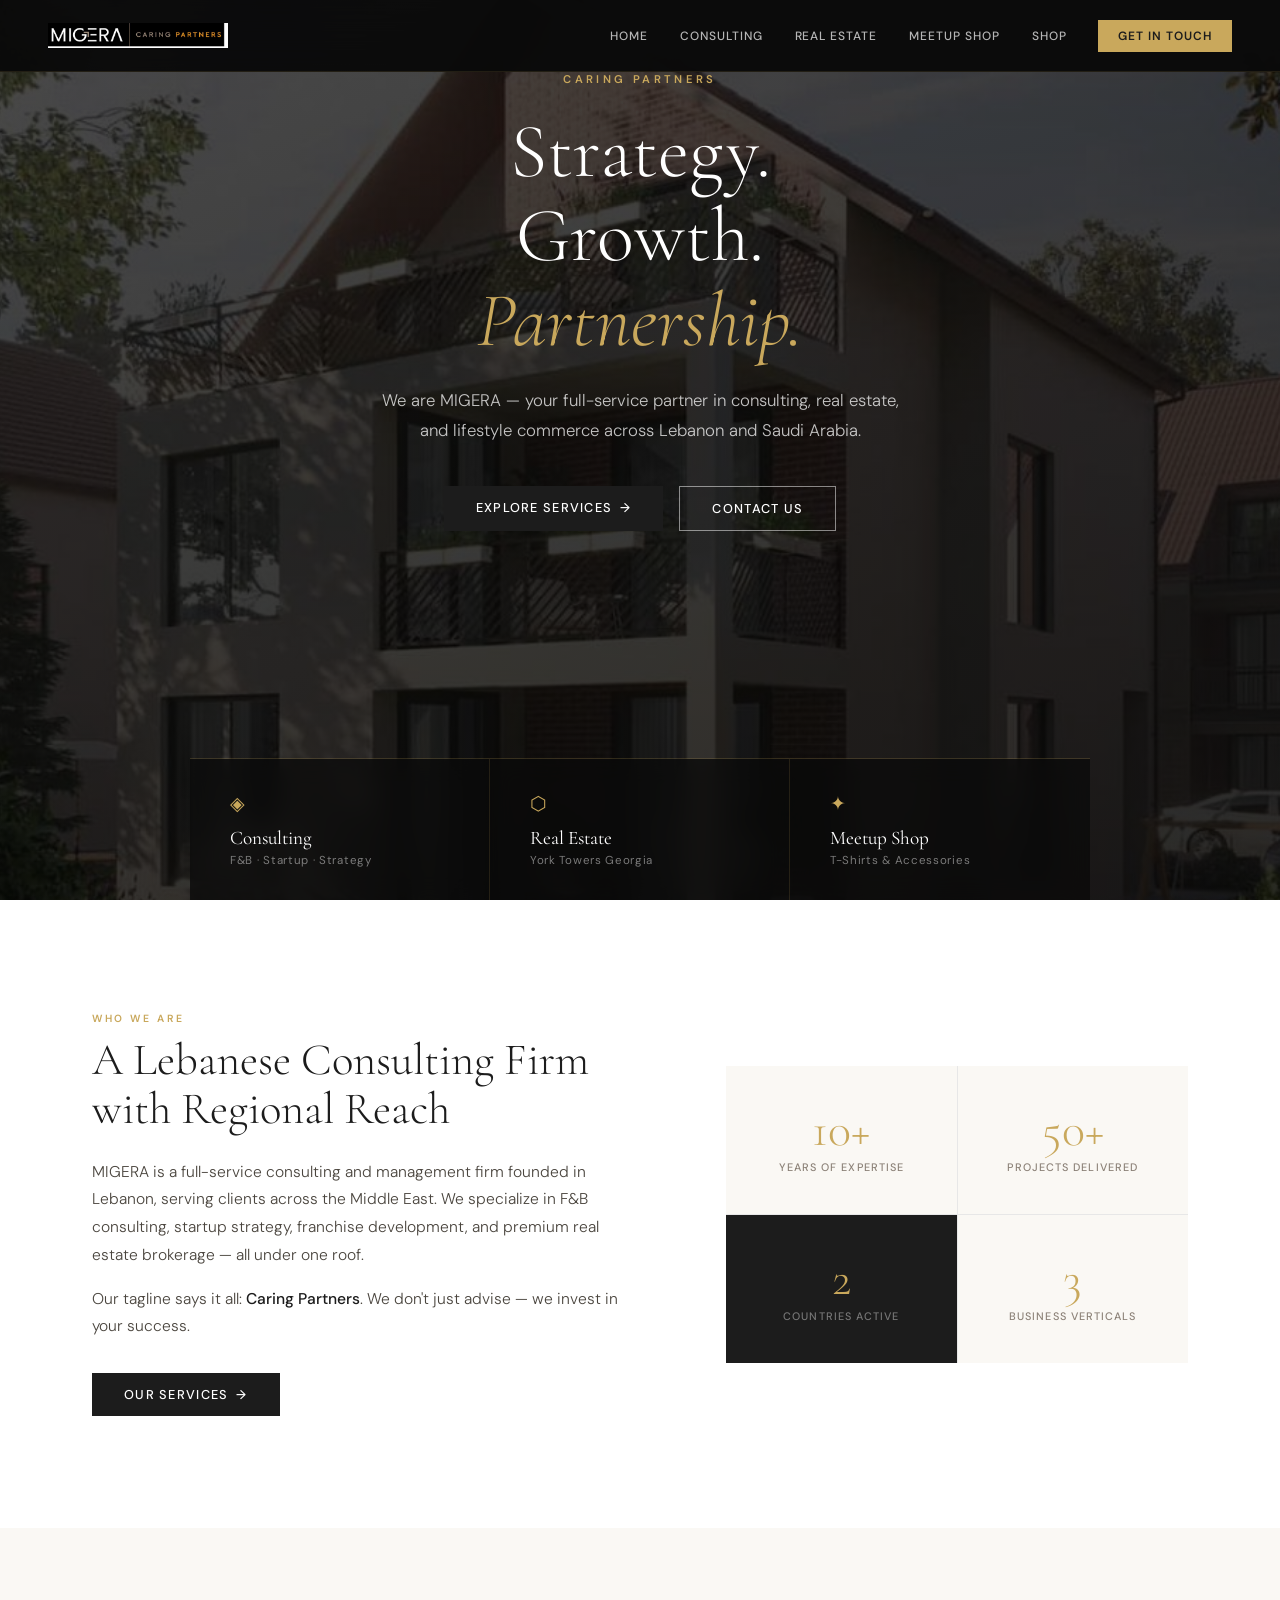
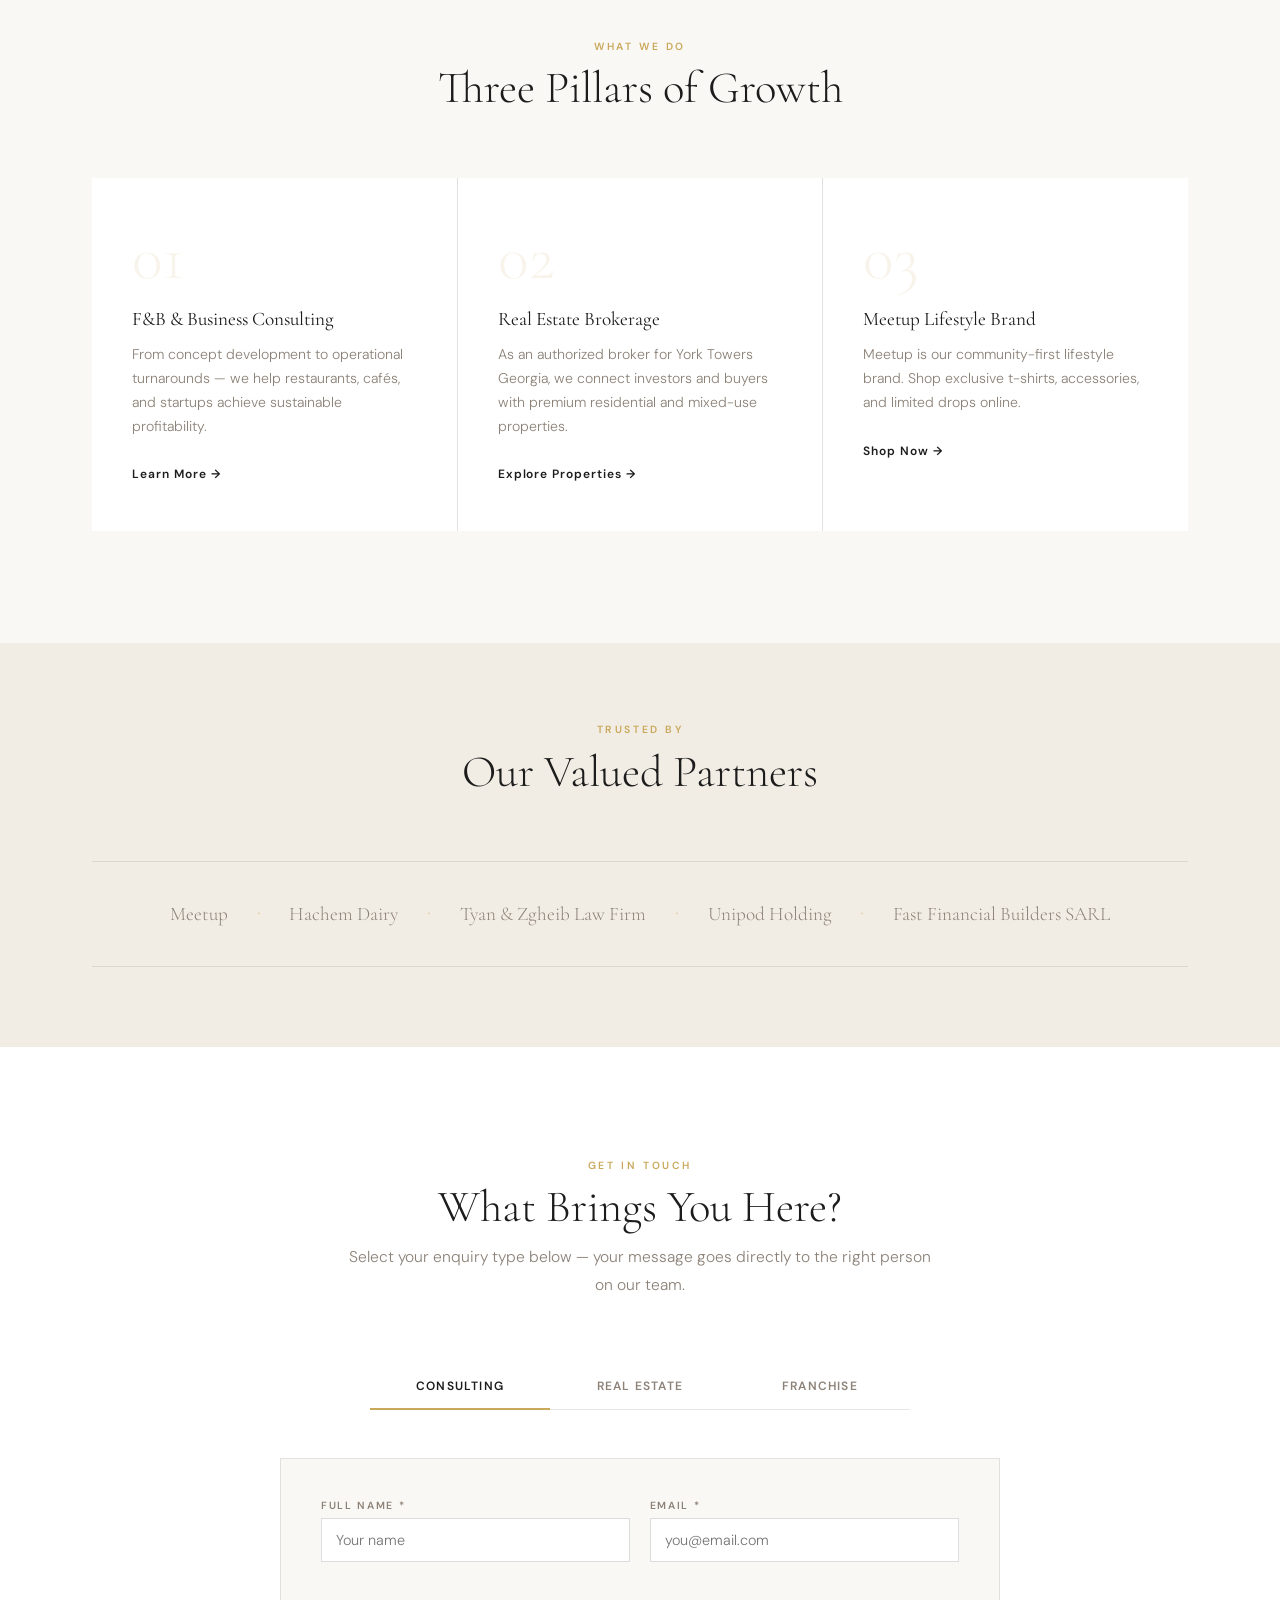
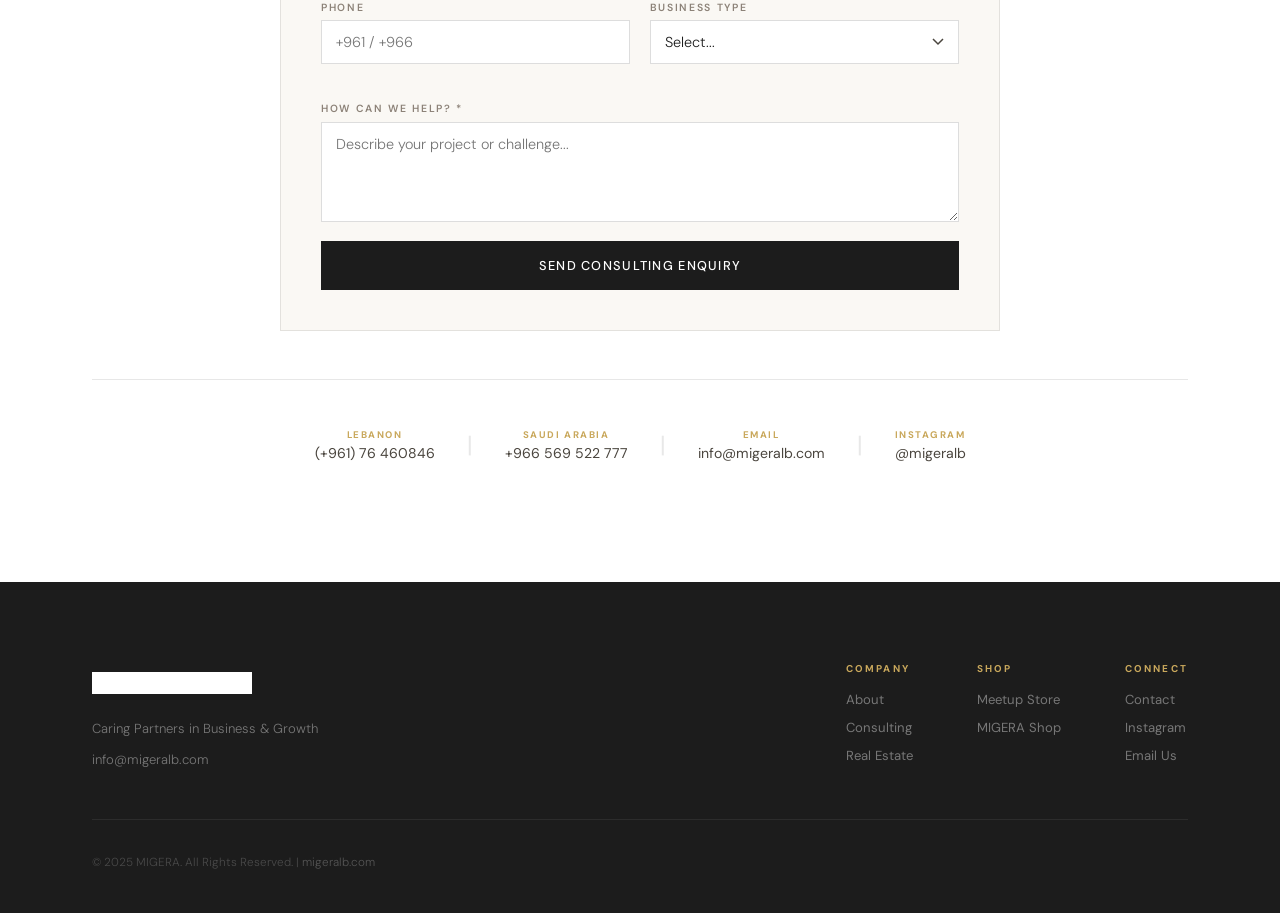
==== index.html @ a375b6d0 "update meetup page" ====
<!DOCTYPE html>
<html lang="en">
<head>
  <meta charset="UTF-8">
  <meta name="viewport" content="width=device-width, initial-scale=1.0">
  <title>MIGERA | Caring Partners — Consulting, Real Estate & More</title>
  <meta name="description" content="MIGERA is your caring partner in F&B consulting, startup strategy, real estate brokerage (York Towers Georgia), and lifestyle brand Meetup.">
  <link rel="preconnect" href="https://fonts.googleapis.com">
  <link rel="preconnect" href="https://fonts.gstatic.com" crossorigin>
  <link href="https://fonts.googleapis.com/css2?family=Cormorant+Garamond:ital,wght@0,300;0,400;0,600;1,400&family=DM+Sans:wght@300;400;500&display=swap" rel="stylesheet">
  <link rel="stylesheet" href="style.css">
</head>
<body>

  <!-- NAVBAR -->
  <header class="navbar" id="navbar">
    <a href="index.html" class="nav-logo">
      <img src="images/migeralogowhite.png" alt="MIGERA Caring Partners" id="nav-logo-img">
    </a>
    <button class="hamburger" id="hamburger" aria-label="Menu">
      <span></span><span></span><span></span>
    </button>
    <nav class="nav-menu" id="nav-menu">
      <a href="index.html" class="nav-link active">Home</a>
      <a href="services.html" class="nav-link">Consulting</a>
      <a href="realestate.html" class="nav-link">Real Estate</a>
      <a href="meetup.html" class="nav-link">Meetup Shop</a>
      <a href="shop.html" class="nav-link">Shop</a>
      <a href="index.html#contact" class="nav-link btn-nav">Get In Touch</a>
    </nav>
  </header>

  <!-- HERO -->
  <section class="hero" id="home">
    <div class="hero-bg" style="background-image:url('images/herobackground.jpg')"></div>
    <div class="hero-overlay"></div>
    <div class="hero-content">
      <div class="eyebrow">Caring Partners</div>
      <h1>Strategy.<br>Growth.<br><em>Partnership.</em></h1>
      <p>We are MIGERA — your full-service partner in consulting, real estate, and lifestyle commerce across Lebanon and Saudi Arabia.</p>
      <div class="hero-btns">
        <a href="services.html" class="btn-gold">Explore Services</a>
        <a href="#contact" class="btn-outline-light">Contact Us</a>
      </div>
    </div>
    <div class="hero-cards">
      <a href="services.html" class="hero-card">
        <div class="hc-icon">◈</div>
        <div class="hc-label">Consulting</div>
        <div class="hc-sub">F&amp;B · Startup · Strategy</div>
      </a>
      <a href="realestate.html" class="hero-card">
        <div class="hc-icon">⬡</div>
        <div class="hc-label">Real Estate</div>
        <div class="hc-sub">York Towers Georgia</div>
      </a>
      <a href="meetup.html" class="hero-card">
        <div class="hc-icon">✦</div>
        <div class="hc-label">Meetup Shop</div>
        <div class="hc-sub">T-Shirts &amp; Accessories</div>
      </a>
    </div>
  </section>

  <!-- ABOUT STRIP -->
  <section class="about-strip" id="about">
    <div class="container">
      <div class="strip-grid">
        <div class="strip-text reveal">
          <div class="section-label">Who We Are</div>
          <h2>A Lebanese Consulting Firm with Regional Reach</h2>
          <p>MIGERA is a full-service consulting and management firm founded in Lebanon, serving clients across the Middle East. We specialize in F&amp;B consulting, startup strategy, franchise development, and premium real estate brokerage — all under one roof.</p>
          <p>Our tagline says it all: <strong>Caring Partners</strong>. We don't just advise — we invest in your success.</p>
          <a href="services.html" class="btn-gold">Our Services</a>
        </div>
        <div class="strip-stats reveal">
          <div class="stat-box">
            <div class="stat-n">10+</div>
            <div class="stat-l">Years of Expertise</div>
          </div>
          <div class="stat-box">
            <div class="stat-n">50+</div>
            <div class="stat-l">Projects Delivered</div>
          </div>
          <div class="stat-box gold-bg">
            <div class="stat-n">2</div>
            <div class="stat-l">Countries Active</div>
          </div>
          <div class="stat-box">
            <div class="stat-n">3</div>
            <div class="stat-l">Business Verticals</div>
          </div>
        </div>
      </div>
    </div>
  </section>

  <!-- SERVICES PREVIEW -->
  <section class="services-preview">
    <div class="container">
      <div class="section-header reveal">
        <div class="section-label">What We Do</div>
        <h2>Three Pillars of Growth</h2>
      </div>
      <div class="pillars">
        <div class="pillar reveal">
          <div class="pillar-num">01</div>
          <h3>F&amp;B &amp; Business Consulting</h3>
          <p>From concept development to operational turnarounds — we help restaurants, cafés, and startups achieve sustainable profitability.</p>
          <a href="services.html" class="pillar-link">Learn More →</a>
        </div>
        <div class="pillar reveal">
          <div class="pillar-num">02</div>
          <h3>Real Estate Brokerage</h3>
          <p>As an authorized broker for York Towers Georgia, we connect investors and buyers with premium residential and mixed-use properties.</p>
          <a href="realestate.html" class="pillar-link">Explore Properties →</a>
        </div>
        <div class="pillar reveal">
          <div class="pillar-num">03</div>
          <h3>Meetup Lifestyle Brand</h3>
          <p>Meetup is our community-first lifestyle brand. Shop exclusive t-shirts, accessories, and limited drops online.</p>
          <a href="meetup.html" class="pillar-link">Shop Now →</a>
        </div>
      </div>
    </div>
  </section>

  <!-- CLIENTS -->
  <section class="clients-section">
    <div class="container">
      <div class="section-header reveal">
        <div class="section-label">Trusted By</div>
        <h2>Our Valued Partners</h2>
      </div>
      <div class="clients-row reveal">
        <div class="client-tag">Meetup</div>
        <div class="client-dot">·</div>
        <div class="client-tag">Hachem Dairy</div>
        <div class="client-dot">·</div>
        <div class="client-tag">Tyan &amp; Zgheib Law Firm</div>
        <div class="client-dot">·</div>
        <div class="client-tag">Unipod Holding</div>
        <div class="client-dot">·</div>
        <div class="client-tag">Fast Financial Builders SARL</div>
      </div>
    </div>
  </section>

  <!-- CONTACT / LEAD FORMS -->
  <section class="contact-section" id="contact">
    <div class="container">
      <div class="section-header reveal">
        <div class="section-label">Get In Touch</div>
        <h2>What Brings You Here?</h2>
        <p>Select your enquiry type below — your message goes directly to the right person on our team.</p>
      </div>

      <!-- TAB SWITCHER -->
      <div class="form-tabs reveal">
        <button class="tab-btn active" data-tab="consulting">Consulting</button>
        <button class="tab-btn" data-tab="realestate">Real Estate</button>
        <button class="tab-btn" data-tab="franchise">Franchise</button>
      </div>

      <!-- CONSULTING FORM -->
      <form class="lead-form reveal" id="form-consulting" data-sheet="Consulting">
        <div class="form-row">
          <div class="fg"><label>Full Name *</label><input type="text" name="name" required placeholder="Your name"></div>
          <div class="fg"><label>Email *</label><input type="email" name="email" required placeholder="you@email.com"></div>
        </div>
        <div class="form-row">
          <div class="fg"><label>Phone</label><input type="tel" name="phone" placeholder="+961 / +966"></div>
          <div class="fg"><label>Business Type</label>
            <select name="business_type">
              <option value="">Select...</option>
              <option>Restaurant / Café / Bar</option>
              <option>Hotel / Hospitality</option>
              <option>Startup</option>
              <option>Established Business</option>
              <option>Other</option>
            </select>
          </div>
        </div>
        <div class="fg"><label>How Can We Help? *</label><textarea name="message" rows="4" required placeholder="Describe your project or challenge..."></textarea></div>
        <button type="submit" class="btn-gold full">Send Consulting Enquiry</button>
        <div class="form-success" id="success-consulting">✓ Message received! We'll get back to you within 24 hours.</div>
      </form>

      <!-- REAL ESTATE FORM -->
      <form class="lead-form reveal hidden" id="form-realestate" data-sheet="RealEstate">
        <div class="form-row">
          <div class="fg"><label>Full Name *</label><input type="text" name="name" required placeholder="Your name"></div>
          <div class="fg"><label>Email *</label><input type="email" name="email" required placeholder="you@email.com"></div>
        </div>
        <div class="form-row">
          <div class="fg"><label>Phone *</label><input type="tel" name="phone" required placeholder="+961 / +966"></div>
          <div class="fg"><label>Nationality</label><input type="text" name="nationality" placeholder="Lebanese / Saudi / Other"></div>
        </div>
        <div class="form-row">
          <div class="fg"><label>Budget Range (USD)</label>
            <select name="budget">
              <option value="">Select...</option>
              <option>Under $200K</option>
              <option>$200K – $500K</option>
              <option>$500K – $1M</option>
              <option>$1M+</option>
            </select>
          </div>
          <div class="fg"><label>Purpose</label>
            <select name="purpose">
              <option value="">Select...</option>
              <option>Own Use</option>
              <option>Investment</option>
              <option>Both</option>
            </select>
          </div>
        </div>
        <div class="fg"><label>Notes / Questions</label><textarea name="message" rows="3" placeholder="Any specific requirements or questions about York Towers?"></textarea></div>
        <button type="submit" class="btn-gold full">Request Real Estate Info</button>
        <div class="form-success" id="success-realestate">✓ Request received! Our real estate team will contact you shortly.</div>
      </form>

      <!-- FRANCHISE FORM -->
      <form class="lead-form reveal hidden" id="form-franchise" data-sheet="Franchise">
        <div class="form-row">
          <div class="fg"><label>Full Name *</label><input type="text" name="name" required placeholder="Your name"></div>
          <div class="fg"><label>Email *</label><input type="email" name="email" required placeholder="you@email.com"></div>
        </div>
        <div class="form-row">
          <div class="fg"><label>Phone *</label><input type="tel" name="phone" required placeholder="+961 / +966"></div>
          <div class="fg"><label>Country of Operation</label><input type="text" name="country" placeholder="Where would you open?"></div>
        </div>
        <div class="form-row">
          <div class="fg"><label>Franchise Interest</label>
            <select name="franchise_type">
              <option value="">Select...</option>
              <option>Food &amp; Beverage Brand</option>
              <option>Retail / Lifestyle</option>
              <option>Meetup Brand</option>
              <option>Other</option>
            </select>
          </div>
          <div class="fg"><label>Investment Capacity</label>
            <select name="investment">
              <option value="">Select...</option>
              <option>Under $50K</option>
              <option>$50K – $150K</option>
              <option>$150K – $500K</option>
              <option>$500K+</option>
            </select>
          </div>
        </div>
        <div class="fg"><label>Tell Us More *</label><textarea name="message" rows="4" required placeholder="Your background, vision, and why you want to partner with MIGERA..."></textarea></div>
        <button type="submit" class="btn-gold full">Submit Franchise Request</button>
        <div class="form-success" id="success-franchise">✓ Franchise request received! We'll review and reach out within 48 hours.</div>
      </form>

      <!-- DIRECT CONTACT INFO -->
      <div class="contact-info-strip reveal">
        <div class="ci-item"><span class="ci-label">Lebanon</span><span class="ci-val">(+961) 76 460846</span></div>
        <div class="ci-sep">|</div>
        <div class="ci-item"><span class="ci-label">Saudi Arabia</span><span class="ci-val">+966 569 522 777</span></div>
        <div class="ci-sep">|</div>
        <div class="ci-item"><span class="ci-label">Email</span><a href="mailto:info@migeralb.com" class="ci-val">info@migeralb.com</a></div>
        <div class="ci-sep">|</div>
        <div class="ci-item"><span class="ci-label">Instagram</span><a href="https://www.instagram.com/migeralb" target="_blank" class="ci-val">@migeralb</a></div>
      </div>
    </div>
  </section>

  <!-- FOOTER -->
  <footer class="footer">
    <div class="container">
      <div class="footer-top">
        <div class="footer-brand">
          <img src="images/migeralogowhite.png" alt="MIGERA">
          <p>Caring Partners in Business &amp; Growth</p>
          <p class="footer-email"><a href="mailto:info@migeralb.com">info@migeralb.com</a></p>
        </div>
        <div class="footer-nav">
          <div class="fn-col">
            <div class="fn-head">Company</div>
            <a href="index.html#about">About</a>
            <a href="services.html">Consulting</a>
            <a href="realestate.html">Real Estate</a>
          </div>
          <div class="fn-col">
            <div class="fn-head">Shop</div>
            <a href="meetup.html">Meetup Store</a>
            <a href="shop.html">MIGERA Shop</a>
          </div>
          <div class="fn-col">
            <div class="fn-head">Connect</div>
            <a href="index.html#contact">Contact</a>
            <a href="https://www.instagram.com/migeralb" target="_blank">Instagram</a>
            <a href="mailto:info@migeralb.com">Email Us</a>
          </div>
        </div>
      </div>
      <div class="footer-bottom">
        <p>© 2025 MIGERA. All Rights Reserved. | <a href="https://migeralb.com">migeralb.com</a></p>
      </div>
    </div>
  </footer>

  <script src="script.js"></script>
</body>
</html>
---- style.css ----
/* ============================================================
   MIGERA | migeralb.com — v3 Editorial Style
   Inspired by SkillBridge Arabia clean editorial aesthetic
   Brand: Cream #FAF8F4, Gold #C9A85C, Charcoal #1C1C1C
   Fonts: Cormorant Garamond (display) + DM Sans (body)
   ============================================================ */

:root {
  --gold: #C9A85C;
  --gold-light: #dfc07c;
  --gold-pale: #f5edd8;
  --charcoal: #1C1C1C;
  --charcoal-2: #2e2e2e;
  --cream: #FAF8F4;
  --cream-2: #F2EDE4;
  --warm-white: #ffffff;
  --text: #4a453e;
  --text-light: #8c8278;
  --border: rgba(28,28,28,0.1);
  --border-gold: rgba(201,168,92,0.2);
  --font-display: 'Cormorant Garamond', serif;
  --font-body: 'DM Sans', sans-serif;
  --nav-h: 72px;
  --shadow: 0 4px 24px rgba(28,28,28,0.08);
  --shadow-lg: 0 16px 48px rgba(28,28,28,0.12);
}

*, *::before, *::after { box-sizing: border-box; margin: 0; padding: 0; }
html { scroll-behavior: smooth; }
body {
  font-family: var(--font-body);
  background: var(--cream);
  color: var(--text);
  overflow-x: hidden;
  -webkit-font-smoothing: antialiased;
}

/* ── Typography ── */
h1, h2, h3, h4 { font-family: var(--font-display); color: var(--charcoal); line-height: 1.1; }
h1 { font-size: clamp(2.6rem, 6vw, 5rem); font-weight: 300; }
h2 { font-size: clamp(1.8rem, 3.5vw, 2.8rem); font-weight: 300; }
h3 { font-size: 1.2rem; font-weight: 400; }
p { line-height: 1.78; font-weight: 300; font-size: 0.975rem; color: var(--text); }
em { font-style: italic; color: var(--gold); }
a { color: inherit; text-decoration: none; }
strong { font-weight: 500; color: var(--charcoal); }
.gold-text { color: var(--gold); }

/* ── Layout ── */
.container { max-width: 1160px; margin: 0 auto; padding: 0 2rem; }
.section { padding: 7rem 0; }
.bg-cream { background: var(--cream-2); }

.section-header { text-align: center; max-width: 600px; margin: 0 auto 4rem; }
.section-header p { color: var(--text-light); margin-top: 0.75rem; }

.section-label {
  font-family: var(--font-body);
  font-size: 0.65rem;
  font-weight: 600;
  letter-spacing: 0.25em;
  text-transform: uppercase;
  color: var(--gold);
  margin-bottom: 0.7rem;
  display: block;
}

/* ── Buttons ── */
.btn-gold {
  display: inline-block;
  padding: 13px 32px;
  background: var(--charcoal);
  color: var(--warm-white);
  font-family: var(--font-body);
  font-weight: 500;
  font-size: 0.8rem;
  letter-spacing: 0.1em;
  text-transform: uppercase;
  border: none;
  cursor: pointer;
  transition: background 0.3s, transform 0.2s;
  text-decoration: none;
  position: relative;
}
.btn-gold::after {
  content: '→';
  margin-left: 8px;
  transition: transform 0.3s;
  display: inline-block;
}
.btn-gold:hover { background: var(--gold); transform: translateY(-1px); }
.btn-gold:hover::after { transform: translateX(4px); }
.btn-gold.full { width: 100%; text-align: center; display: block; padding: 16px; }
.btn-gold.full::after { display: none; }

.btn-outline-dark {
  display: inline-block;
  padding: 12px 28px;
  border: 1.5px solid var(--charcoal);
  color: var(--charcoal);
  font-family: var(--font-body);
  font-weight: 500;
  font-size: 0.8rem;
  letter-spacing: 0.1em;
  text-transform: uppercase;
  cursor: pointer;
  transition: all 0.3s;
  text-decoration: none;
  background: transparent;
}
.btn-outline-dark:hover { background: var(--charcoal); color: var(--warm-white); }

.btn-outline-light {
  display: inline-block;
  padding: 13px 32px;
  border: 1.5px solid rgba(255,255,255,0.5);
  color: var(--warm-white);
  font-family: var(--font-body);
  font-weight: 500;
  font-size: 0.8rem;
  letter-spacing: 0.1em;
  text-transform: uppercase;
  cursor: pointer;
  transition: all 0.3s;
  text-decoration: none;
}
.btn-outline-light:hover { border-color: var(--warm-white); background: rgba(255,255,255,0.08); }

/* ── NAVBAR ── */
.navbar {
  position: fixed;
  top: 0; left: 0; right: 0;
  height: var(--nav-h);
  display: flex;
  align-items: center;
  justify-content: space-between;
  padding: 0 3rem;
  background: rgba(10,10,10,0.96);
  backdrop-filter: blur(20px);
  -webkit-backdrop-filter: blur(20px);
  border-bottom: 1px solid rgba(201,168,92,0.12);
  z-index: 1000;
  transition: box-shadow 0.3s;
}
.navbar.scrolled { box-shadow: 0 2px 20px rgba(0,0,0,0.3); }

/* LOGO FIX — works on all devices */
.nav-logo {
  display: flex;
  align-items: center;
  text-decoration: none;
  flex-shrink: 0;
  max-width: 200px;
}
.nav-logo img {
  height: 44px;
  width: auto;
  max-width: 180px;
  display: block;
  object-fit: contain;
  flex-shrink: 0;
}

.nav-menu { display: flex; align-items: center; gap: 2rem; }
.nav-link {
  font-size: 0.75rem;
  font-weight: 500;
  letter-spacing: 0.08em;
  text-transform: uppercase;
  color: rgba(255,255,255,0.7);
  position: relative;
  transition: color 0.3s;
  white-space: nowrap;
}
.nav-link::after {
  content: '';
  position: absolute;
  bottom: -4px; left: 0; right: 0;
  height: 1px;
  background: var(--gold);
  transform: scaleX(0);
  transition: transform 0.3s;
  transform-origin: left;
}
.nav-link:hover, .nav-link.active { color: #fff; }
.nav-link:hover::after, .nav-link.active::after { transform: scaleX(1); }

.btn-nav {
  padding: 8px 20px !important;
  background: var(--gold) !important;
  color: var(--charcoal) !important;
  font-weight: 600 !important;
  border-radius: 0;
  letter-spacing: 0.08em;
}
.btn-nav::after { display: none !important; }
.btn-nav:hover { background: var(--gold-light) !important; color: var(--charcoal) !important; }

.hamburger {
  display: none;
  flex-direction: column;
  gap: 5px;
  cursor: pointer;
  background: none;
  border: none;
  padding: 6px;
  flex-shrink: 0;
  z-index: 10;
}
.hamburger span {
  display: block;
  width: 22px;
  height: 1.5px;
  background: rgba(255,255,255,0.8);
  transition: all 0.3s;
}
.hamburger.open span:nth-child(1) { transform: translateY(6.5px) rotate(45deg); }
.hamburger.open span:nth-child(2) { opacity: 0; }
.hamburger.open span:nth-child(3) { transform: translateY(-6.5px) rotate(-45deg); }

/* ── HERO ── */
.hero {
  position: relative;
  min-height: 100vh;
  display: flex;
  flex-direction: column;
  align-items: center;
  justify-content: center;
  padding-top: var(--nav-h);
  overflow: hidden;
}
.hero-bg {
  position: absolute;
  inset: 0;
  background-size: cover;
  background-position: center;
  filter: brightness(0.4);
  transform: scale(1.05);
  animation: heroZoom 14s ease-in-out infinite alternate;
}
@keyframes heroZoom { from { transform: scale(1.05); } to { transform: scale(1.12); } }
.hero-overlay {
  position: absolute;
  inset: 0;
  background: linear-gradient(160deg, rgba(10,10,10,0.3) 0%, rgba(10,10,10,0.65) 100%);
}
.hero-content {
  position: relative;
  z-index: 2;
  text-align: center;
  max-width: 780px;
  padding: 0 2rem 4rem;
}
.eyebrow {
  font-size: 0.7rem;
  font-weight: 600;
  letter-spacing: 0.3em;
  text-transform: uppercase;
  color: var(--gold);
  margin-bottom: 1.5rem;
  opacity: 0;
  animation: fadeUp 0.8s 0.3s forwards;
}
.hero-content h1 {
  color: var(--warm-white);
  opacity: 0;
  animation: fadeUp 0.9s 0.5s forwards;
  margin-bottom: 1.4rem;
}
.hero-content p {
  color: rgba(255,255,255,0.75);
  font-size: 1.05rem;
  max-width: 520px;
  margin: 0 auto 2.5rem;
  opacity: 0;
  animation: fadeUp 0.9s 0.7s forwards;
}
.hero-btns {
  display: flex;
  gap: 1rem;
  justify-content: center;
  flex-wrap: wrap;
  opacity: 0;
  animation: fadeUp 0.9s 0.9s forwards;
}

.hero-cards {
  position: relative;
  z-index: 2;
  display: grid;
  grid-template-columns: repeat(3, 1fr);
  width: 100%;
  max-width: 900px;
  margin-top: auto;
  opacity: 0;
  animation: fadeUp 1s 1.1s forwards;
  border-top: 1px solid rgba(201,168,92,0.2);
}
.hero-card {
  padding: 2rem 2.5rem;
  background: rgba(10,10,10,0.75);
  backdrop-filter: blur(12px);
  border-right: 1px solid rgba(201,168,92,0.15);
  text-decoration: none;
  transition: background 0.3s;
  display: block;
}
.hero-card:last-child { border-right: none; }
.hero-card:hover { background: rgba(201,168,92,0.15); }
.hc-icon { font-size: 1.2rem; color: var(--gold); margin-bottom: 0.6rem; }
.hc-label { font-family: var(--font-display); font-size: 1.2rem; font-weight: 400; color: var(--warm-white); margin-bottom: 0.2rem; }
.hc-sub { font-size: 0.72rem; color: rgba(255,255,255,0.45); letter-spacing: 0.06em; }

/* ── PAGE HERO SM ── */
.page-hero-sm {
  background: var(--cream-2);
  padding: calc(var(--nav-h) + 4rem) 2rem 4rem;
  text-align: center;
  border-bottom: 1px solid var(--border);
}
.page-hero-sm h1 { font-size: clamp(2rem, 4vw, 3.5rem); margin: 0.5rem 0 1rem; }
.page-hero-sm p { color: var(--text-light); max-width: 580px; margin: 0 auto 2rem; }

/* ── ABOUT STRIP ── */
.about-strip { background: var(--warm-white); padding: 7rem 0; }
.strip-grid {
  display: grid;
  grid-template-columns: 1.2fr 1fr;
  gap: 5rem;
  align-items: center;
}
.strip-text h2 { margin: 0.5rem 0 1.5rem; }
.strip-text p + p { margin-top: 1rem; }
.strip-text .btn-gold { margin-top: 2rem; }

.strip-stats {
  display: grid;
  grid-template-columns: 1fr 1fr;
  gap: 1px;
  background: var(--border);
}
.stat-box { background: var(--cream); padding: 2.5rem; text-align: center; }
.stat-box.gold-bg { background: var(--charcoal); }
.stat-n { font-family: var(--font-display); font-size: 3rem; font-weight: 300; color: var(--gold); line-height: 1; }
.stat-l { font-size: 0.68rem; font-weight: 500; letter-spacing: 0.1em; text-transform: uppercase; color: var(--text-light); margin-top: 6px; }
.stat-box.gold-bg .stat-l { color: rgba(255,255,255,0.4); }

/* ── PILLARS / SERVICES PREVIEW ── */
.services-preview { background: var(--cream); padding: 7rem 0; }
.pillars {
  display: grid;
  grid-template-columns: repeat(3, 1fr);
  gap: 1px;
  background: var(--border);
}
.pillar {
  background: var(--warm-white);
  padding: 3rem 2.5rem;
  transition: background 0.3s;
  position: relative;
  overflow: hidden;
}
.pillar::before {
  content: '';
  position: absolute;
  top: 0; left: 0; right: 0;
  height: 2px;
  background: var(--gold);
  transform: scaleX(0);
  transition: transform 0.4s;
  transform-origin: left;
}
.pillar:hover { background: var(--cream); }
.pillar:hover::before { transform: scaleX(1); }
.pillar-num {
  font-family: var(--font-display);
  font-size: 4rem;
  font-weight: 300;
  color: rgba(201,168,92,0.12);
  line-height: 1;
  margin-bottom: 1.2rem;
}
.pillar h3 { margin-bottom: 0.8rem; }
.pillar p { color: var(--text-light); font-size: 0.88rem; margin-bottom: 1.5rem; line-height: 1.7; }
.pillar-link {
  font-size: 0.75rem;
  font-weight: 600;
  letter-spacing: 0.08em;
  color: var(--charcoal);
  display: inline-flex;
  align-items: center;
  gap: 6px;
  transition: gap 0.3s, color 0.3s;
}
.pillar-link:hover { gap: 10px; color: var(--gold); }

/* ── CLIENTS ── */
.clients-section { background: var(--cream-2); padding: 5rem 0; }
.clients-row {
  display: flex;
  align-items: center;
  justify-content: center;
  flex-wrap: wrap;
  padding: 2rem 0;
  border-top: 1px solid var(--border);
  border-bottom: 1px solid var(--border);
}
.client-tag {
  font-family: var(--font-display);
  font-size: 1.2rem;
  font-weight: 300;
  color: var(--text-light);
  padding: 0.5rem 1.8rem;
  transition: color 0.3s;
  cursor: default;
}
.client-tag:hover { color: var(--gold); }
.client-dot { color: var(--gold); opacity: 0.3; font-size: 1.2rem; }

/* ── CONTACT FORMS ── */
.contact-section { background: var(--warm-white); padding: 7rem 0; }
.form-tabs {
  display: flex;
  justify-content: center;
  max-width: 540px;
  margin: 0 auto 3rem;
  border-bottom: 1px solid var(--border);
}
.tab-btn {
  flex: 1;
  padding: 14px 0;
  border: none;
  background: transparent;
  color: var(--text-light);
  font-family: var(--font-body);
  font-size: 0.75rem;
  font-weight: 600;
  letter-spacing: 0.1em;
  text-transform: uppercase;
  cursor: pointer;
  transition: all 0.3s;
  border-bottom: 2px solid transparent;
  margin-bottom: -1px;
}
.tab-btn.active { color: var(--charcoal); border-bottom-color: var(--gold); }
.tab-btn:hover:not(.active) { color: var(--charcoal); }

.lead-form {
  background: var(--cream);
  border: 1px solid var(--border);
  padding: 2.5rem;
  max-width: 720px;
  margin: 0 auto;
}
.lead-form.centered { max-width: 660px; }
.lead-form.hidden { display: none; }

.form-row { display: grid; grid-template-columns: 1fr 1fr; gap: 1.2rem; margin-bottom: 1.2rem; }
.fg { display: flex; flex-direction: column; gap: 0.4rem; margin-bottom: 1.2rem; }
.fg:last-child { margin-bottom: 0; }
.fg label {
  font-size: 0.65rem;
  font-weight: 600;
  letter-spacing: 0.16em;
  text-transform: uppercase;
  color: var(--text-light);
}
.fg input,
.fg select,
.fg textarea {
  background: var(--warm-white);
  border: 1px solid rgba(28,28,28,0.15);
  color: var(--charcoal);
  padding: 12px 14px;
  font-family: var(--font-body);
  font-size: 0.9rem;
  font-weight: 300;
  transition: border-color 0.3s, box-shadow 0.3s;
  outline: none;
  width: 100%;
  border-radius: 0;
  -webkit-appearance: none;
  appearance: none;
}
.fg input:focus, .fg select:focus, .fg textarea:focus {
  border-color: var(--charcoal);
  box-shadow: 0 0 0 3px rgba(28,28,28,0.06);
}
.fg select { cursor: pointer; background-image: url("data:image/svg+xml,%3Csvg xmlns='http://www.w3.org/2000/svg' width='12' height='8' viewBox='0 0 12 8'%3E%3Cpath d='M1 1l5 5 5-5' stroke='%234a453e' stroke-width='1.5' fill='none'/%3E%3C/svg%3E"); background-repeat: no-repeat; background-position: right 14px center; padding-right: 36px; }
.fg textarea { resize: vertical; min-height: 100px; }

.form-success {
  margin-top: 1.2rem;
  padding: 14px 18px;
  background: #e8f5e9;
  color: #2e7d32;
  font-size: 0.85rem;
  font-weight: 500;
  border-left: 3px solid #4caf50;
  display: none;
}

.contact-info-strip {
  display: flex;
  align-items: center;
  justify-content: center;
  flex-wrap: wrap;
  margin-top: 3rem;
  padding-top: 2.5rem;
  border-top: 1px solid var(--border);
  gap: 0;
}
.ci-item { display: flex; flex-direction: column; gap: 3px; padding: 0.5rem 2rem; text-align: center; }
.ci-label { font-size: 0.6rem; font-weight: 700; letter-spacing: 0.16em; text-transform: uppercase; color: var(--gold); }
.ci-val { font-size: 0.88rem; color: var(--text); }
.ci-val a { color: var(--text); transition: color 0.3s; }
.ci-val a:hover { color: var(--gold); }
.ci-sep { color: var(--border); font-size: 1.5rem; line-height: 1; align-self: center; }

/* ── SERVICES FULL PAGE ── */
.services-full-grid {
  display: grid;
  grid-template-columns: repeat(2, 1fr);
  gap: 1px;
  background: var(--border);
}
.svc-card {
  background: var(--warm-white);
  padding: 3rem;
  position: relative;
  transition: background 0.3s;
}
.svc-card:hover { background: var(--cream); }
.svc-num {
  font-family: var(--font-display);
  font-size: 4rem;
  font-weight: 300;
  color: rgba(201,168,92,0.1);
  line-height: 1;
  position: absolute;
  top: 2rem; right: 2.5rem;
}
.svc-icon { font-size: 1.4rem; color: var(--gold); margin-bottom: 0.8rem; }
.svc-card h3 { font-size: 1.15rem; margin-bottom: 0.8rem; }
.svc-card > p { color: var(--text-light); font-size: 0.88rem; margin-bottom: 1.5rem; }
.svc-list { list-style: none; }
.svc-list li {
  font-size: 0.83rem;
  color: var(--text);
  padding: 0.4rem 0 0.4rem 1.2rem;
  border-bottom: 1px solid var(--border);
  position: relative;
}
.svc-list li:last-child { border-bottom: none; }
.svc-list li::before { content: '✦'; position: absolute; left: 0; color: var(--gold); font-size: 0.45rem; top: 0.7rem; }

/* ── CTA BAND ── */
.cta-band { background: var(--charcoal); padding: 6rem 0; }
.cta-band-inner { text-align: center; }
.cta-band-inner h2 { color: var(--warm-white); margin-bottom: 0.8rem; }
.cta-band-inner p { color: rgba(255,255,255,0.5); margin-bottom: 2rem; }

/* ── COMING SOON ── */
.coming-soon-page {
  min-height: 100vh;
  display: flex;
  align-items: center;
  justify-content: center;
  position: relative;
  overflow: hidden;
  padding-top: var(--nav-h);
}
.cs-content { position: relative; z-index: 2; text-align: center; max-width: 560px; padding: 4rem 2rem; }
.cs-content h1 { font-size: clamp(2.5rem, 5vw, 4.5rem); margin: 0.8rem 0 1.5rem; }
.cs-content p { color: var(--text-light); margin-bottom: 2.5rem; }
.notify-form { display: flex; max-width: 420px; margin: 0 auto 2rem; }
.notify-form input {
  flex: 1;
  padding: 13px 16px;
  border: 1.5px solid var(--border);
  border-right: none;
  background: var(--warm-white);
  font-family: var(--font-body);
  font-size: 0.9rem;
  outline: none;
  transition: border-color 0.3s;
}
.notify-form input:focus { border-color: var(--charcoal); }
.cs-links { display: flex; gap: 1rem; justify-content: center; flex-wrap: wrap; margin-top: 1.5rem; }
.cs-decoration { position: absolute; right: -10%; top: 50%; transform: translateY(-50%); }
.cs-ring { border-radius: 50%; border: 1px solid var(--border); position: absolute; top: 50%; left: 50%; transform: translate(-50%, -50%); animation: ringPulse 4s ease-in-out infinite; }
.r1 { width: 300px; height: 300px; }
.r2 { width: 500px; height: 500px; animation-delay: 1s; }
.r3 { width: 700px; height: 700px; animation-delay: 2s; }
@keyframes ringPulse { 0%, 100% { opacity: 0.12; } 50% { opacity: 0.3; } }

/* ── FOOTER ── */
.footer { background: var(--charcoal); padding: 5rem 0 2.5rem; }
.footer-top {
  display: flex;
  align-items: flex-start;
  justify-content: space-between;
  flex-wrap: wrap;
  gap: 3rem;
  padding-bottom: 3rem;
  border-bottom: 1px solid rgba(255,255,255,0.07);
}
/* FOOTER LOGO FIX */
.footer-brand img {
  height: 42px;
  width: auto;
  max-width: 160px;
  display: block;
  margin-bottom: 0.8rem;
  object-fit: contain;
  /* Force white on dark background */
  filter: brightness(0) invert(1);
}
.footer-brand p { font-size: 0.82rem; color: rgba(255,255,255,0.4); }
.footer-email { margin-top: 0.5rem; }
.footer-email a { font-size: 0.82rem; color: rgba(255,255,255,0.4); transition: color 0.3s; }
.footer-email a:hover { color: var(--gold); }

.footer-nav { display: flex; gap: 4rem; flex-wrap: wrap; }
.fn-col { display: flex; flex-direction: column; gap: 0.7rem; }
.fn-head { font-size: 0.62rem; font-weight: 700; letter-spacing: 0.22em; text-transform: uppercase; color: var(--gold); margin-bottom: 0.3rem; }
.fn-col a { font-size: 0.82rem; color: rgba(255,255,255,0.4); transition: color 0.3s; }
.fn-col a:hover { color: rgba(255,255,255,0.85); }

.footer-social { display: flex; align-items: center; gap: 1rem; margin-top: 1.2rem; }
.social-icon {
  display: flex;
  align-items: center;
  gap: 0.5rem;
  font-size: 0.78rem;
  color: rgba(255,255,255,0.4);
  transition: color 0.3s;
}
.social-icon svg { width: 18px; height: 18px; }
.social-icon:hover { color: var(--gold); }

.footer-bottom { padding-top: 2rem; display: flex; justify-content: space-between; align-items: center; flex-wrap: wrap; gap: 1rem; }
.footer-bottom p { font-size: 0.73rem; color: rgba(255,255,255,0.2); }
.footer-bottom a { color: rgba(255,255,255,0.25); transition: color 0.3s; }
.footer-bottom a:hover { color: var(--gold); }

/* ── REVEAL ANIMATION ── */
.reveal { opacity: 0; transform: translateY(24px); transition: opacity 0.7s ease, transform 0.7s ease; }
.reveal.visible { opacity: 1; transform: translateY(0); }

@keyframes fadeUp { from { opacity: 0; transform: translateY(28px); } to { opacity: 1; transform: translateY(0); } }
@keyframes fadeIn { from { opacity: 0; } to { opacity: 1; } }

/* ── RESPONSIVE ── */
@media (max-width: 1024px) {
  .strip-grid { grid-template-columns: 1fr; gap: 3rem; }
  .pillars { grid-template-columns: 1fr; }
  .services-full-grid { grid-template-columns: 1fr; }
  .hero-cards { grid-template-columns: 1fr; max-width: 400px; }
  .hero-card { border-right: none; border-bottom: 1px solid rgba(201,168,92,0.15); }
  .hero-card:last-child { border-bottom: none; }
}

@media (max-width: 768px) {
  :root { --nav-h: 64px; }
  .navbar { padding: 0 1.2rem; }
  .nav-logo img { height: 36px; max-width: 140px; }
  .hamburger { display: flex; }
  .nav-menu {
    position: fixed;
    top: var(--nav-h); left: 0; right: 0;
    background: rgba(10,10,10,0.98);
    flex-direction: column;
    align-items: center;
    padding: 2rem 1.5rem;
    gap: 1.5rem;
    transform: translateY(-110%);
    transition: transform 0.4s cubic-bezier(0.4,0,0.2,1);
    border-bottom: 1px solid rgba(201,168,92,0.15);
    z-index: 999;
  }
  .nav-menu.open { transform: translateY(0); }
  .nav-link { color: rgba(255,255,255,0.75); font-size: 0.85rem; }
  .btn-nav { width: 100%; text-align: center; }

  .section { padding: 4.5rem 0; }
  h1 { font-size: 2.2rem; }
  h2 { font-size: 1.75rem; }

  .hero-btns { flex-direction: column; align-items: center; }
  .form-row { grid-template-columns: 1fr; margin-bottom: 0; }
  .form-tabs { max-width: 100%; }

  .clients-row { flex-direction: column; gap: 0; }
  .client-dot { display: none; }

  .footer-nav { gap: 2rem; }
  .footer-top { flex-direction: column; gap: 2rem; }
  .footer-bottom { flex-direction: column; text-align: center; }
  .footer-brand img { height: 36px; }

  .contact-info-strip { flex-direction: column; gap: 0; }
  .ci-sep { display: none; }
  .ci-item { padding: 0.6rem 1rem; }

  .notify-form { flex-direction: column; }
  .notify-form input { border-right: 1.5px solid var(--border); }
  .strip-stats { grid-template-columns: 1fr 1fr; }
  .cs-decoration { display: none; }
}

@media (max-width: 420px) {
  .nav-logo img { height: 30px; max-width: 120px; }
  .hero-cards { display: none; }
}
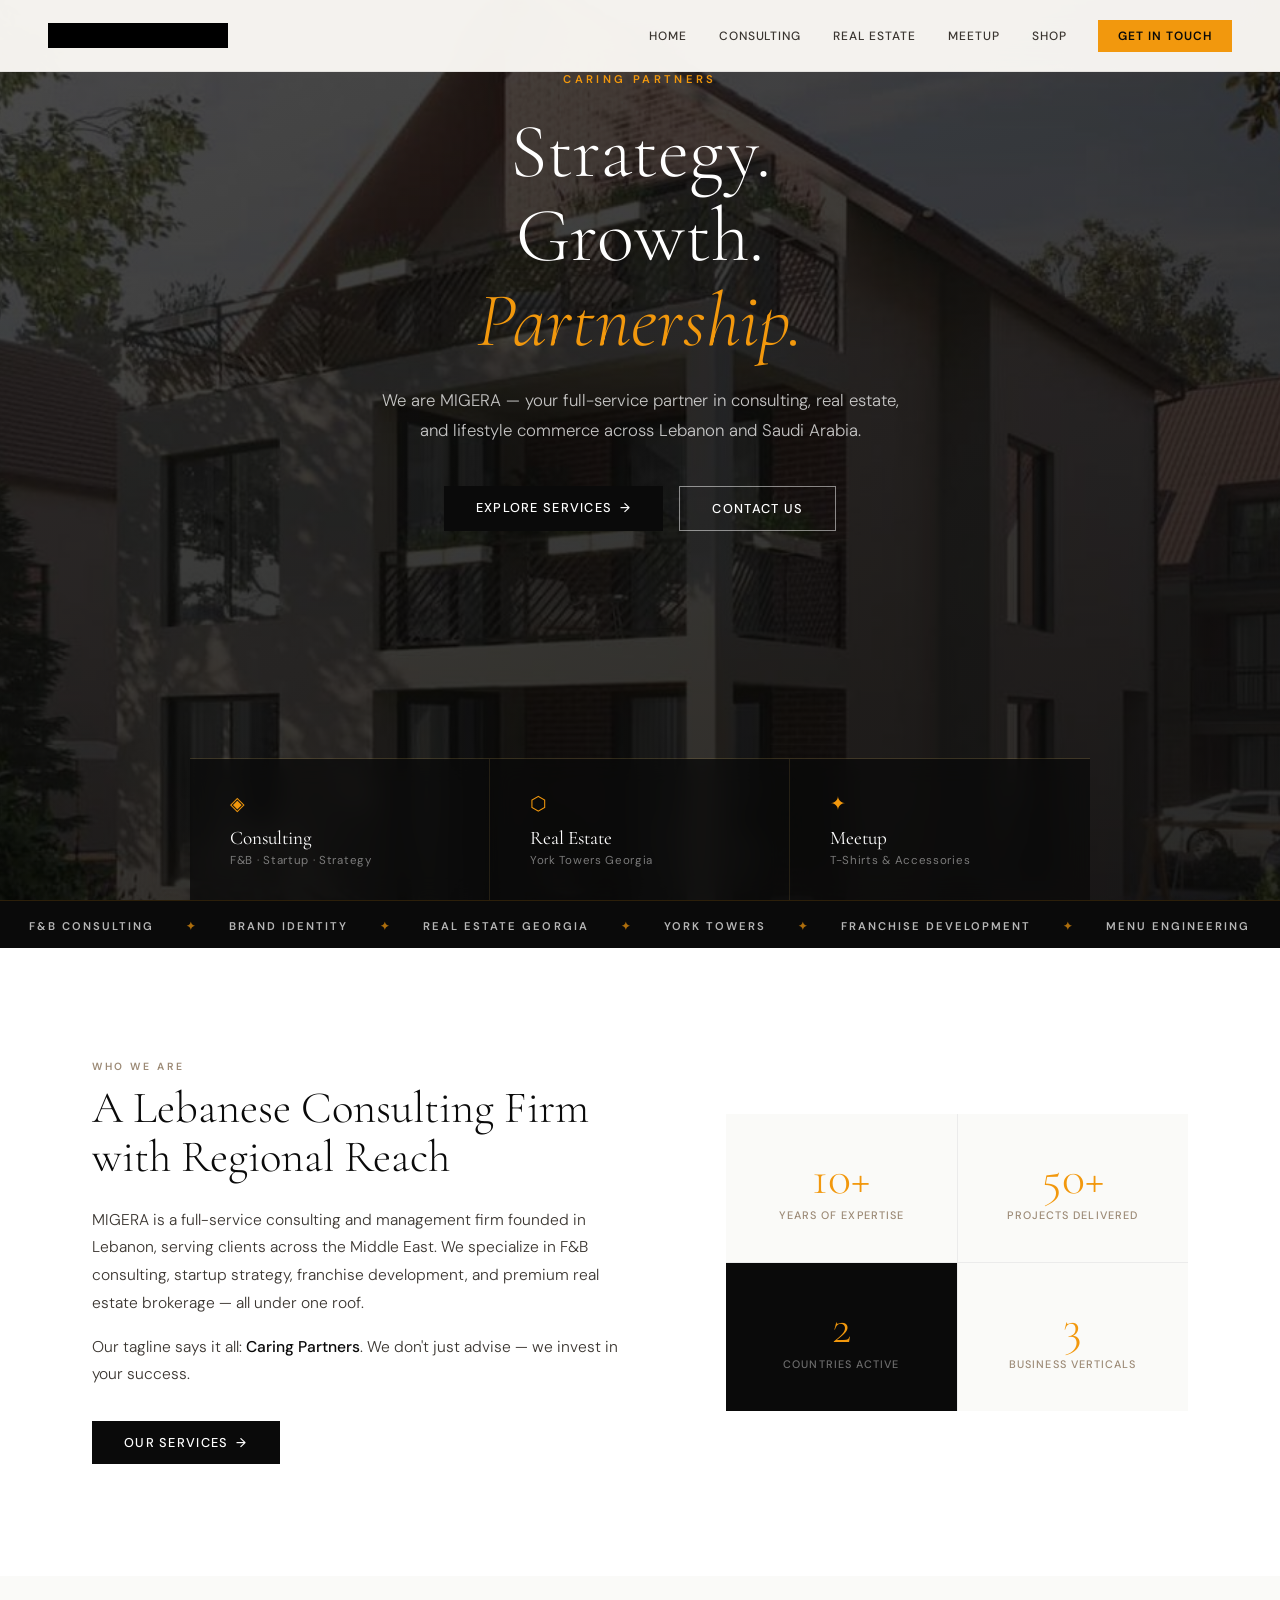
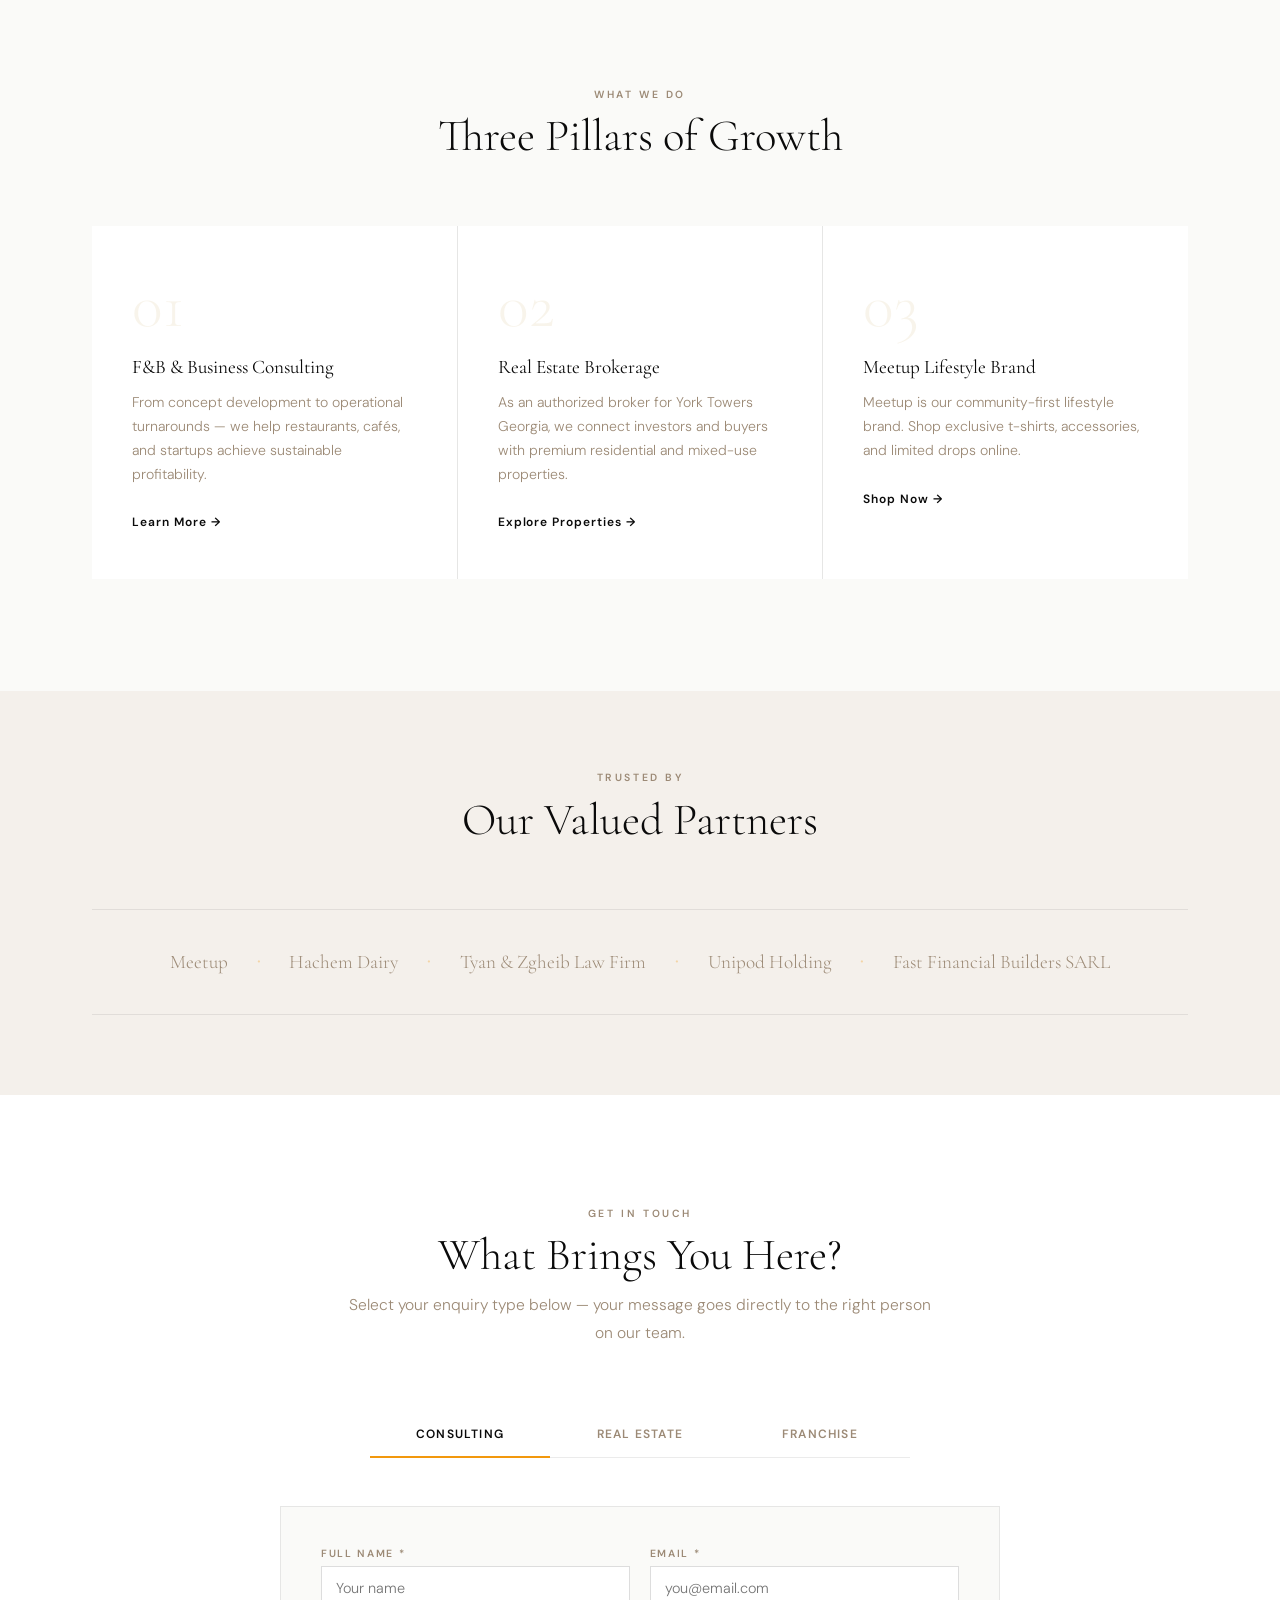
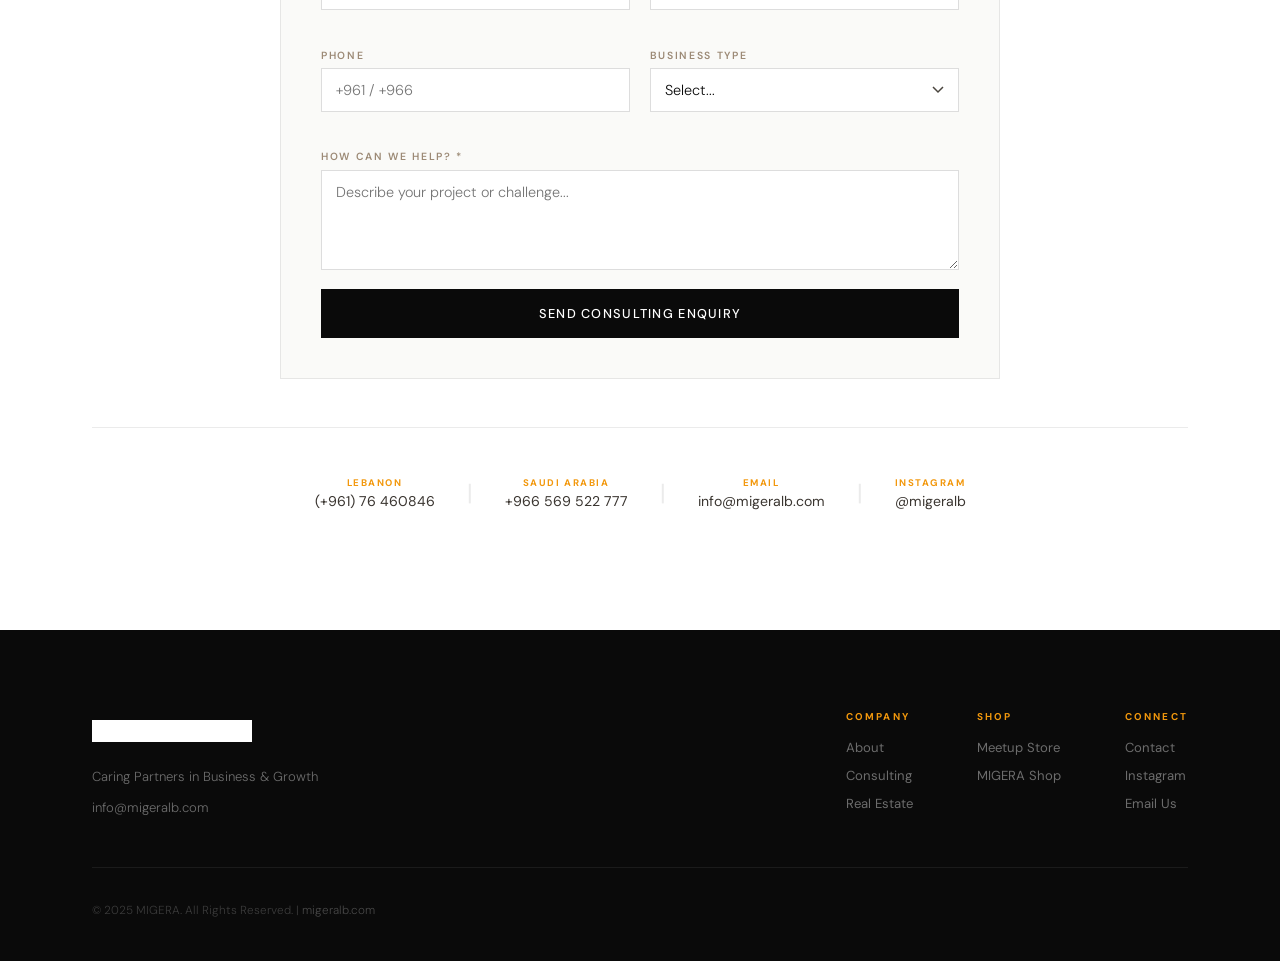
==== commit cb22335e: "full update" ====
--- a/index.html
+++ b/index.html
@@ -24,7 +24,7 @@
       <a href="index.html" class="nav-link active">Home</a>
       <a href="services.html" class="nav-link">Consulting</a>
       <a href="realestate.html" class="nav-link">Real Estate</a>
-      <a href="meetup.html" class="nav-link">Meetup Shop</a>
+      <a href="meetup.html" class="nav-link">Meetup</a>
       <a href="shop.html" class="nav-link">Shop</a>
       <a href="index.html#contact" class="nav-link btn-nav">Get In Touch</a>
     </nav>
@@ -56,11 +56,40 @@
       </a>
       <a href="meetup.html" class="hero-card">
         <div class="hc-icon">✦</div>
-        <div class="hc-label">Meetup Shop</div>
+        <div class="hc-label">Meetup</div>
         <div class="hc-sub">T-Shirts &amp; Accessories</div>
       </a>
     </div>
   </section>
+
+  <!-- TICKER -->
+  <div class="ticker-wrap">
+    <div class="ticker">
+      <span>F&amp;B Consulting</span><span class="sep">✦</span>
+      <span>Brand Identity</span><span class="sep">✦</span>
+      <span>Real Estate Georgia</span><span class="sep">✦</span>
+      <span>York Towers</span><span class="sep">✦</span>
+      <span>Franchise Development</span><span class="sep">✦</span>
+      <span>Menu Engineering</span><span class="sep">✦</span>
+      <span>Meetup Coffee Shop</span><span class="sep">✦</span>
+      <span>Startup Consulting</span><span class="sep">✦</span>
+      <span>Operational Turnaround</span><span class="sep">✦</span>
+      <span>Staff Training</span><span class="sep">✦</span>
+      <span>Caring Partners</span><span class="sep">✦</span>
+      <!-- duplicate for seamless loop -->
+      <span>F&amp;B Consulting</span><span class="sep">✦</span>
+      <span>Brand Identity</span><span class="sep">✦</span>
+      <span>Real Estate Georgia</span><span class="sep">✦</span>
+      <span>York Towers</span><span class="sep">✦</span>
+      <span>Franchise Development</span><span class="sep">✦</span>
+      <span>Menu Engineering</span><span class="sep">✦</span>
+      <span>Meetup Coffee Shop</span><span class="sep">✦</span>
+      <span>Startup Consulting</span><span class="sep">✦</span>
+      <span>Operational Turnaround</span><span class="sep">✦</span>
+      <span>Staff Training</span><span class="sep">✦</span>
+      <span>Caring Partners</span><span class="sep">✦</span>
+    </div>
+  </div>
 
   <!-- ABOUT STRIP -->
   <section class="about-strip" id="about">
--- a/style.css
+++ b/style.css
@@ -1,28 +1,33 @@
 /* ============================================================
    MIGERA | migeralb.com — v3 Editorial Style
-   Inspired by SkillBridge Arabia clean editorial aesthetic
-   Brand: Cream #FAF8F4, Gold #C9A85C, Charcoal #1C1C1C
-   Fonts: Cormorant Garamond (display) + DM Sans (body)
+   Brand Palette:
+   Orange  #F2980D — primary accent
+   Tan     #9C8A76 — secondary warm tone
+   Black   #000000 — strong contrast
+   White   #FFFFFF — clean backgrounds
    ============================================================ */
 
 :root {
-  --gold: #C9A85C;
-  --gold-light: #dfc07c;
-  --gold-pale: #f5edd8;
-  --charcoal: #1C1C1C;
-  --charcoal-2: #2e2e2e;
-  --cream: #FAF8F4;
-  --cream-2: #F2EDE4;
-  --warm-white: #ffffff;
-  --text: #4a453e;
-  --text-light: #8c8278;
-  --border: rgba(28,28,28,0.1);
-  --border-gold: rgba(201,168,92,0.2);
+  --gold: #F2980D;
+  --gold-light: #f5a830;
+  --gold-pale: #fef3e0;
+  --tan: #9C8A76;
+  --tan-light: #b5a08e;
+  --tan-pale: #f5f0ea;
+  --charcoal: #0a0a0a;
+  --charcoal-2: #1a1a1a;
+  --cream: #FAFAF8;
+  --cream-2: #F4F0EB;
+  --warm-white: #FFFFFF;
+  --text: #3a3530;
+  --text-light: #9C8A76;
+  --border: rgba(0,0,0,0.08);
+  --border-gold: rgba(242,152,13,0.2);
   --font-display: 'Cormorant Garamond', serif;
   --font-body: 'DM Sans', sans-serif;
   --nav-h: 72px;
-  --shadow: 0 4px 24px rgba(28,28,28,0.08);
-  --shadow-lg: 0 16px 48px rgba(28,28,28,0.12);
+  --shadow: 0 4px 24px rgba(0,0,0,0.06);
+  --shadow-lg: 0 16px 48px rgba(0,0,0,0.1);
 }
 
 *, *::before, *::after { box-sizing: border-box; margin: 0; padding: 0; }
@@ -60,7 +65,7 @@
   font-weight: 600;
   letter-spacing: 0.25em;
   text-transform: uppercase;
-  color: var(--gold);
+  color: var(--tan);
   margin-bottom: 0.7rem;
   display: block;
 }
@@ -135,10 +140,10 @@
   align-items: center;
   justify-content: space-between;
   padding: 0 3rem;
-  background: rgba(10,10,10,0.96);
+  background: rgba(250,248,244,0.97);
   backdrop-filter: blur(20px);
   -webkit-backdrop-filter: blur(20px);
-  border-bottom: 1px solid rgba(201,168,92,0.12);
+  border-bottom: 1px solid rgba(28,28,28,0.08);
   z-index: 1000;
   transition: box-shadow 0.3s;
 }
@@ -159,6 +164,7 @@
   display: block;
   object-fit: contain;
   flex-shrink: 0;
+  filter: brightness(0);
 }
 
 .nav-menu { display: flex; align-items: center; gap: 2rem; }
@@ -167,7 +173,7 @@
   font-weight: 500;
   letter-spacing: 0.08em;
   text-transform: uppercase;
-  color: rgba(255,255,255,0.7);
+  color: var(--text);
   position: relative;
   transition: color 0.3s;
   white-space: nowrap;
@@ -182,7 +188,7 @@
   transition: transform 0.3s;
   transform-origin: left;
 }
-.nav-link:hover, .nav-link.active { color: #fff; }
+.nav-link:hover, .nav-link.active { color: var(--charcoal); }
 .nav-link:hover::after, .nav-link.active::after { transform: scaleX(1); }
 
 .btn-nav {
@@ -211,7 +217,7 @@
   display: block;
   width: 22px;
   height: 1.5px;
-  background: rgba(255,255,255,0.8);
+  background: var(--charcoal);
   transition: all 0.3s;
 }
 .hamburger.open span:nth-child(1) { transform: translateY(6.5px) rotate(45deg); }
@@ -342,7 +348,7 @@
 .stat-box { background: var(--cream); padding: 2.5rem; text-align: center; }
 .stat-box.gold-bg { background: var(--charcoal); }
 .stat-n { font-family: var(--font-display); font-size: 3rem; font-weight: 300; color: var(--gold); line-height: 1; }
-.stat-l { font-size: 0.68rem; font-weight: 500; letter-spacing: 0.1em; text-transform: uppercase; color: var(--text-light); margin-top: 6px; }
+.stat-l { font-size: 0.68rem; font-weight: 500; letter-spacing: 0.1em; text-transform: uppercase; color: var(--tan); margin-top: 6px; }
 .stat-box.gold-bg .stat-l { color: rgba(255,255,255,0.4); }
 
 /* ── PILLARS / SERVICES PREVIEW ── */
@@ -644,6 +650,37 @@
 .footer-bottom a { color: rgba(255,255,255,0.25); transition: color 0.3s; }
 .footer-bottom a:hover { color: var(--gold); }
 
+/* ── TICKER BAR ── */
+.ticker-wrap {
+  overflow: hidden;
+  background: var(--charcoal);
+  padding: 13px 0;
+  white-space: nowrap;
+  border-top: 1px solid rgba(242,152,13,0.15);
+}
+.ticker {
+  display: inline-flex;
+  animation: ticker 30s linear infinite;
+}
+.ticker:hover { animation-play-state: paused; }
+.ticker span {
+  font-size: 0.7rem;
+  font-weight: 600;
+  letter-spacing: 0.18em;
+  text-transform: uppercase;
+  color: rgba(255,255,255,0.7);
+  padding: 0 1.8rem;
+}
+.ticker .sep {
+  color: var(--gold);
+  opacity: 0.7;
+  padding: 0 0.2rem;
+}
+@keyframes ticker {
+  from { transform: translateX(0); }
+  to { transform: translateX(-50%); }
+}
+
 /* ── REVEAL ANIMATION ── */
 .reveal { opacity: 0; transform: translateY(24px); transition: opacity 0.7s ease, transform 0.7s ease; }
 .reveal.visible { opacity: 1; transform: translateY(0); }
@@ -669,7 +706,7 @@
   .nav-menu {
     position: fixed;
     top: var(--nav-h); left: 0; right: 0;
-    background: rgba(10,10,10,0.98);
+    background: rgba(250,248,244,0.99);
     flex-direction: column;
     align-items: center;
     padding: 2rem 1.5rem;
@@ -680,7 +717,7 @@
     z-index: 999;
   }
   .nav-menu.open { transform: translateY(0); }
-  .nav-link { color: rgba(255,255,255,0.75); font-size: 0.85rem; }
+  .nav-link { color: var(--text); font-size: 0.85rem; }
   .btn-nav { width: 100%; text-align: center; }
 
   .section { padding: 4.5rem 0; }
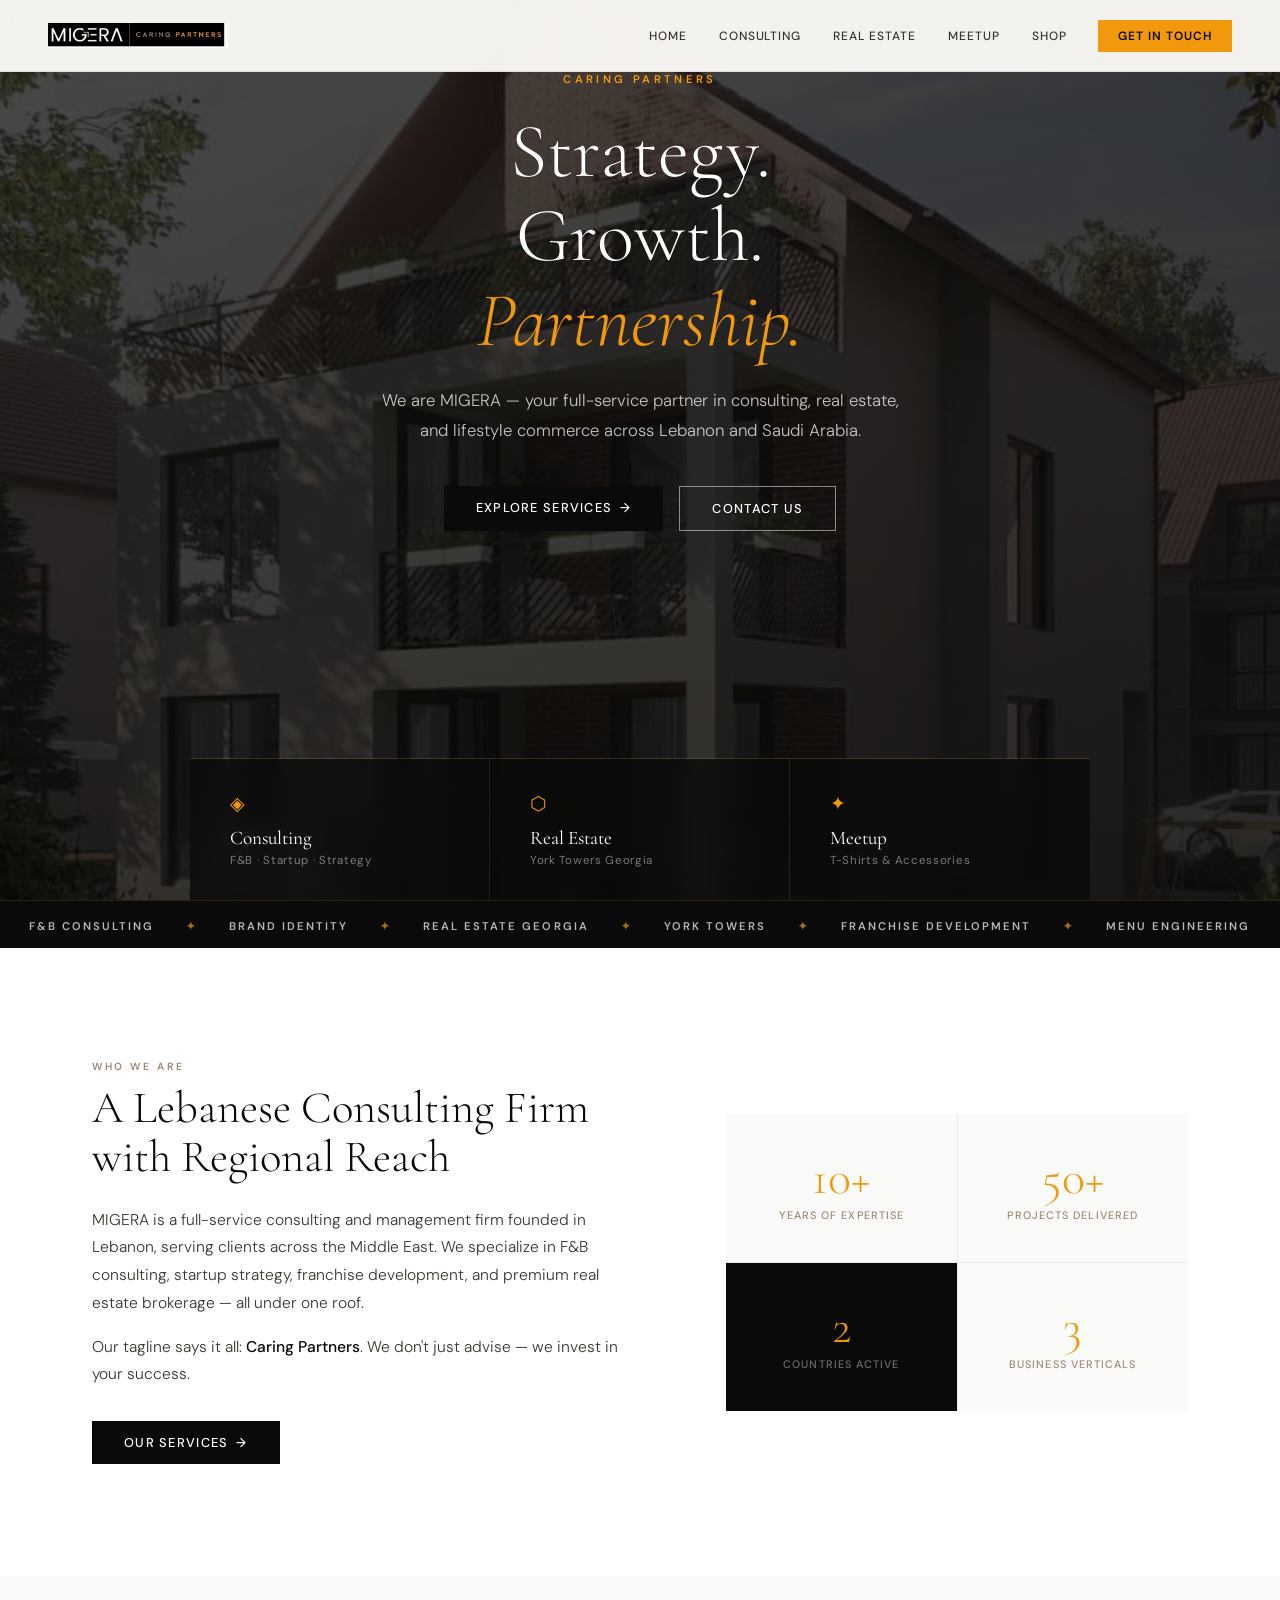
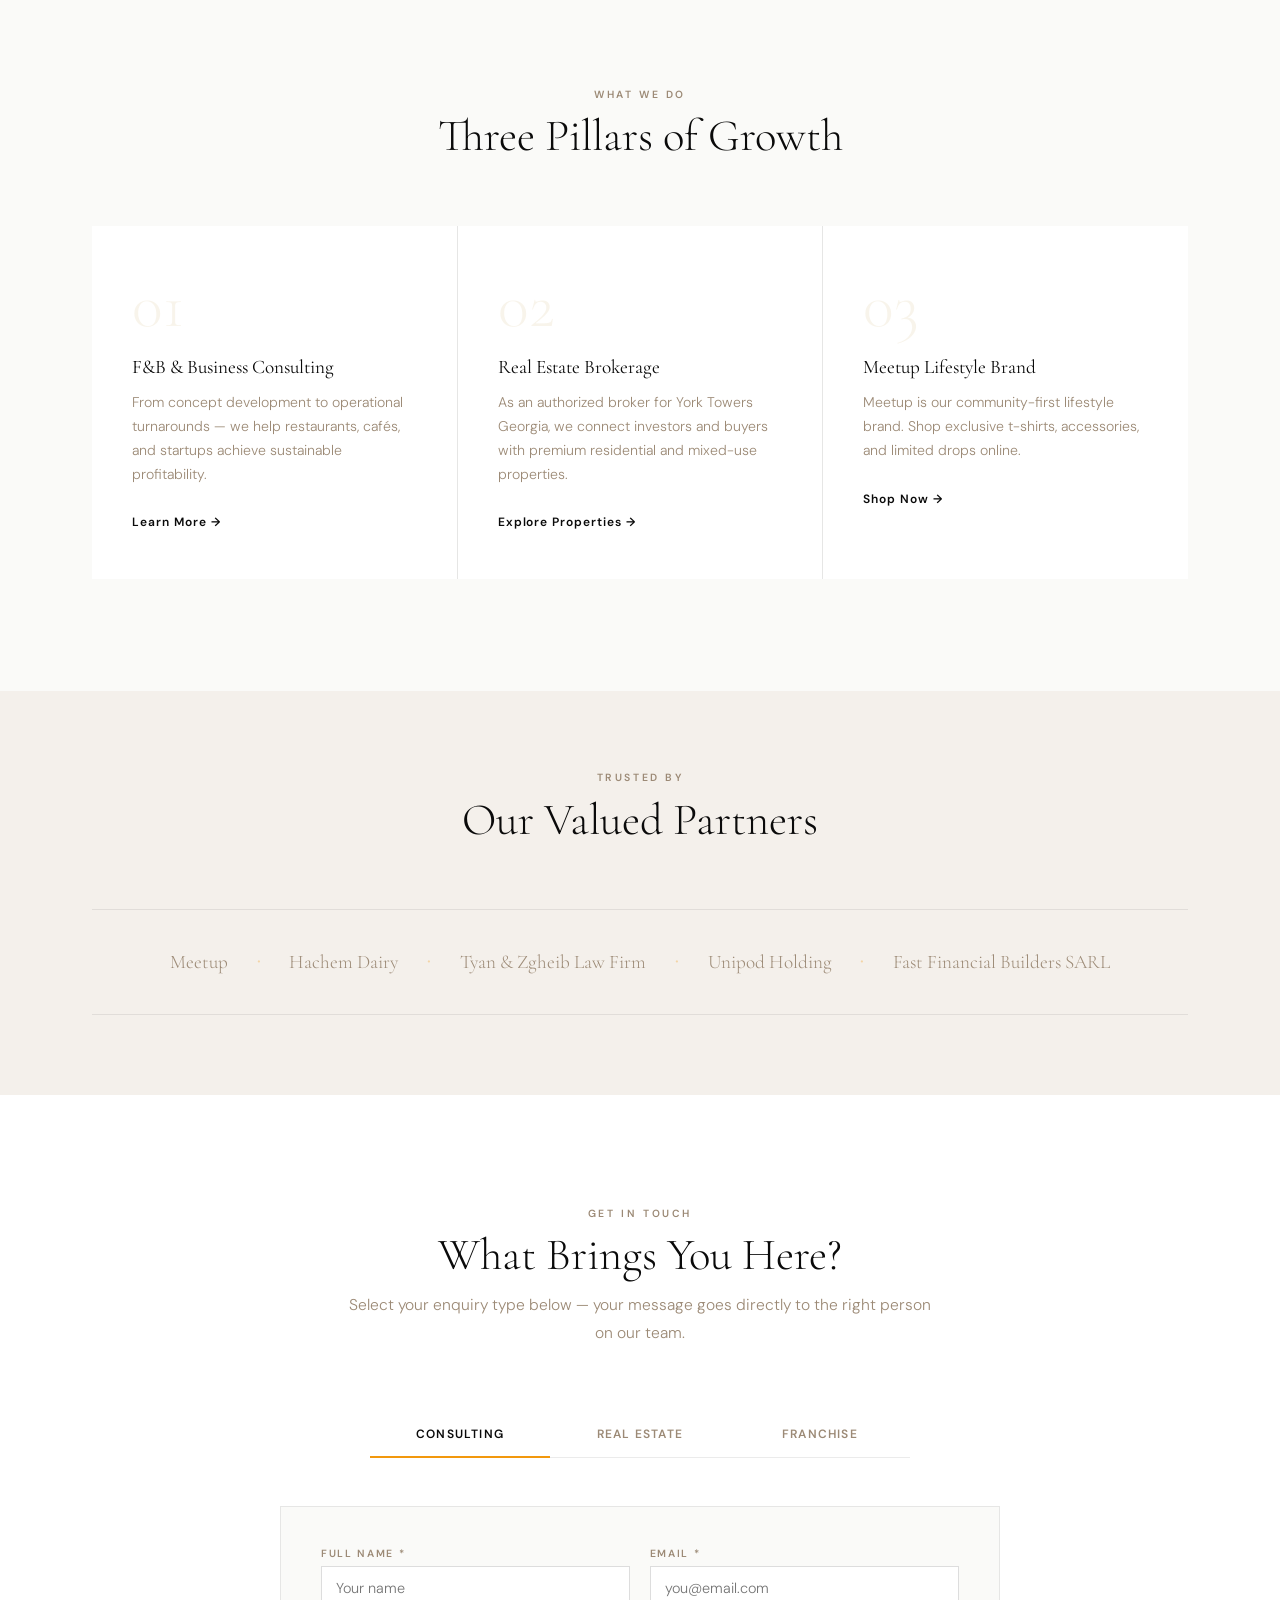
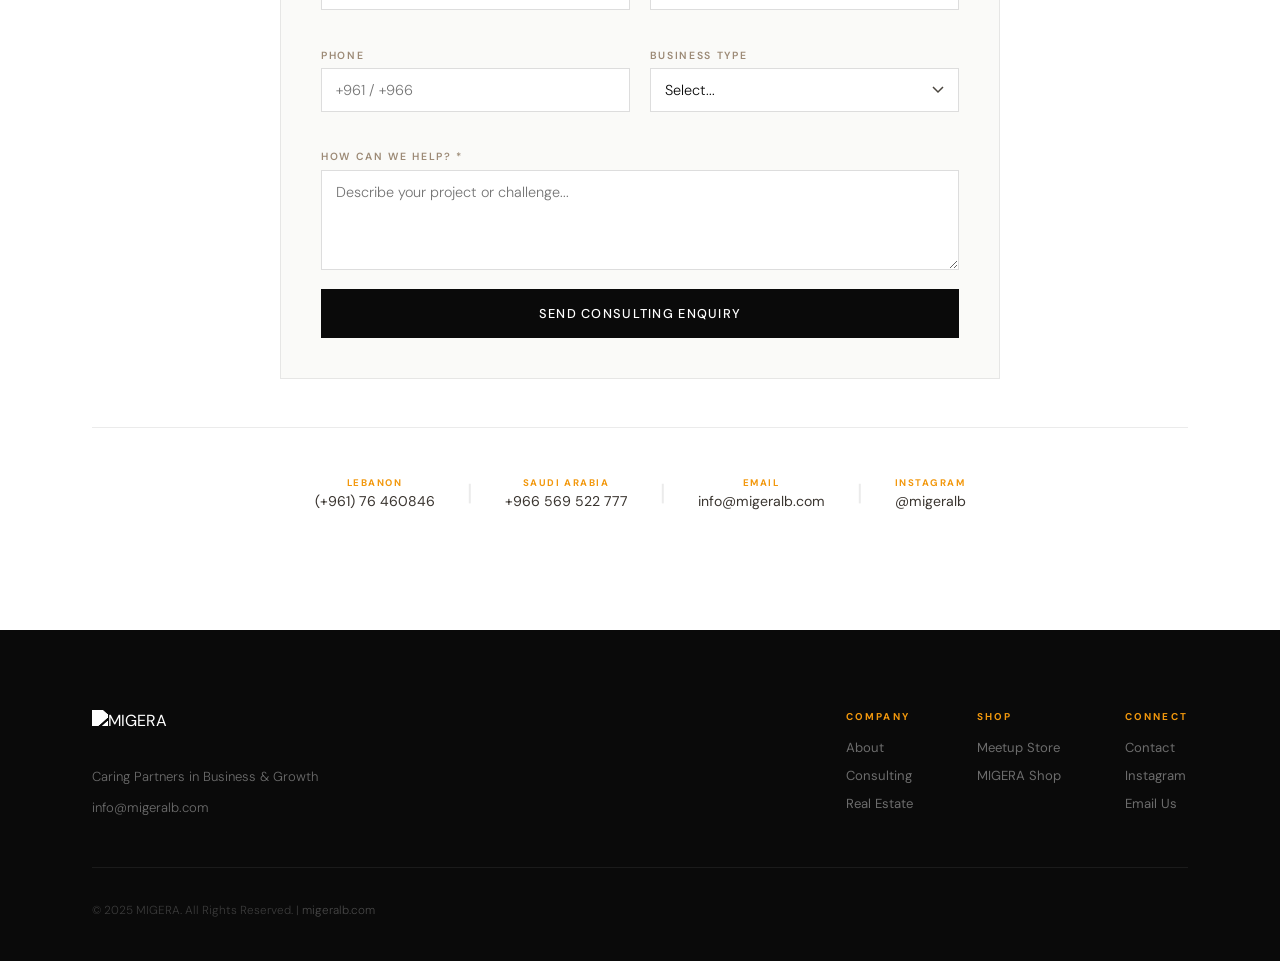
==== commit a7c03d83: "fix logo display" ====
--- a/index.html
+++ b/index.html
@@ -302,7 +302,7 @@
     <div class="container">
       <div class="footer-top">
         <div class="footer-brand">
-          <img src="images/migeralogowhite.png" alt="MIGERA">
+          <img src="images/migeralogo-clean.png" alt="MIGERA">
           <p>Caring Partners in Business &amp; Growth</p>
           <p class="footer-email"><a href="mailto:info@migeralb.com">info@migeralb.com</a></p>
         </div>
--- a/style.css
+++ b/style.css
@@ -164,7 +164,6 @@
   display: block;
   object-fit: contain;
   flex-shrink: 0;
-  filter: brightness(0);
 }
 
 .nav-menu { display: flex; align-items: center; gap: 2rem; }
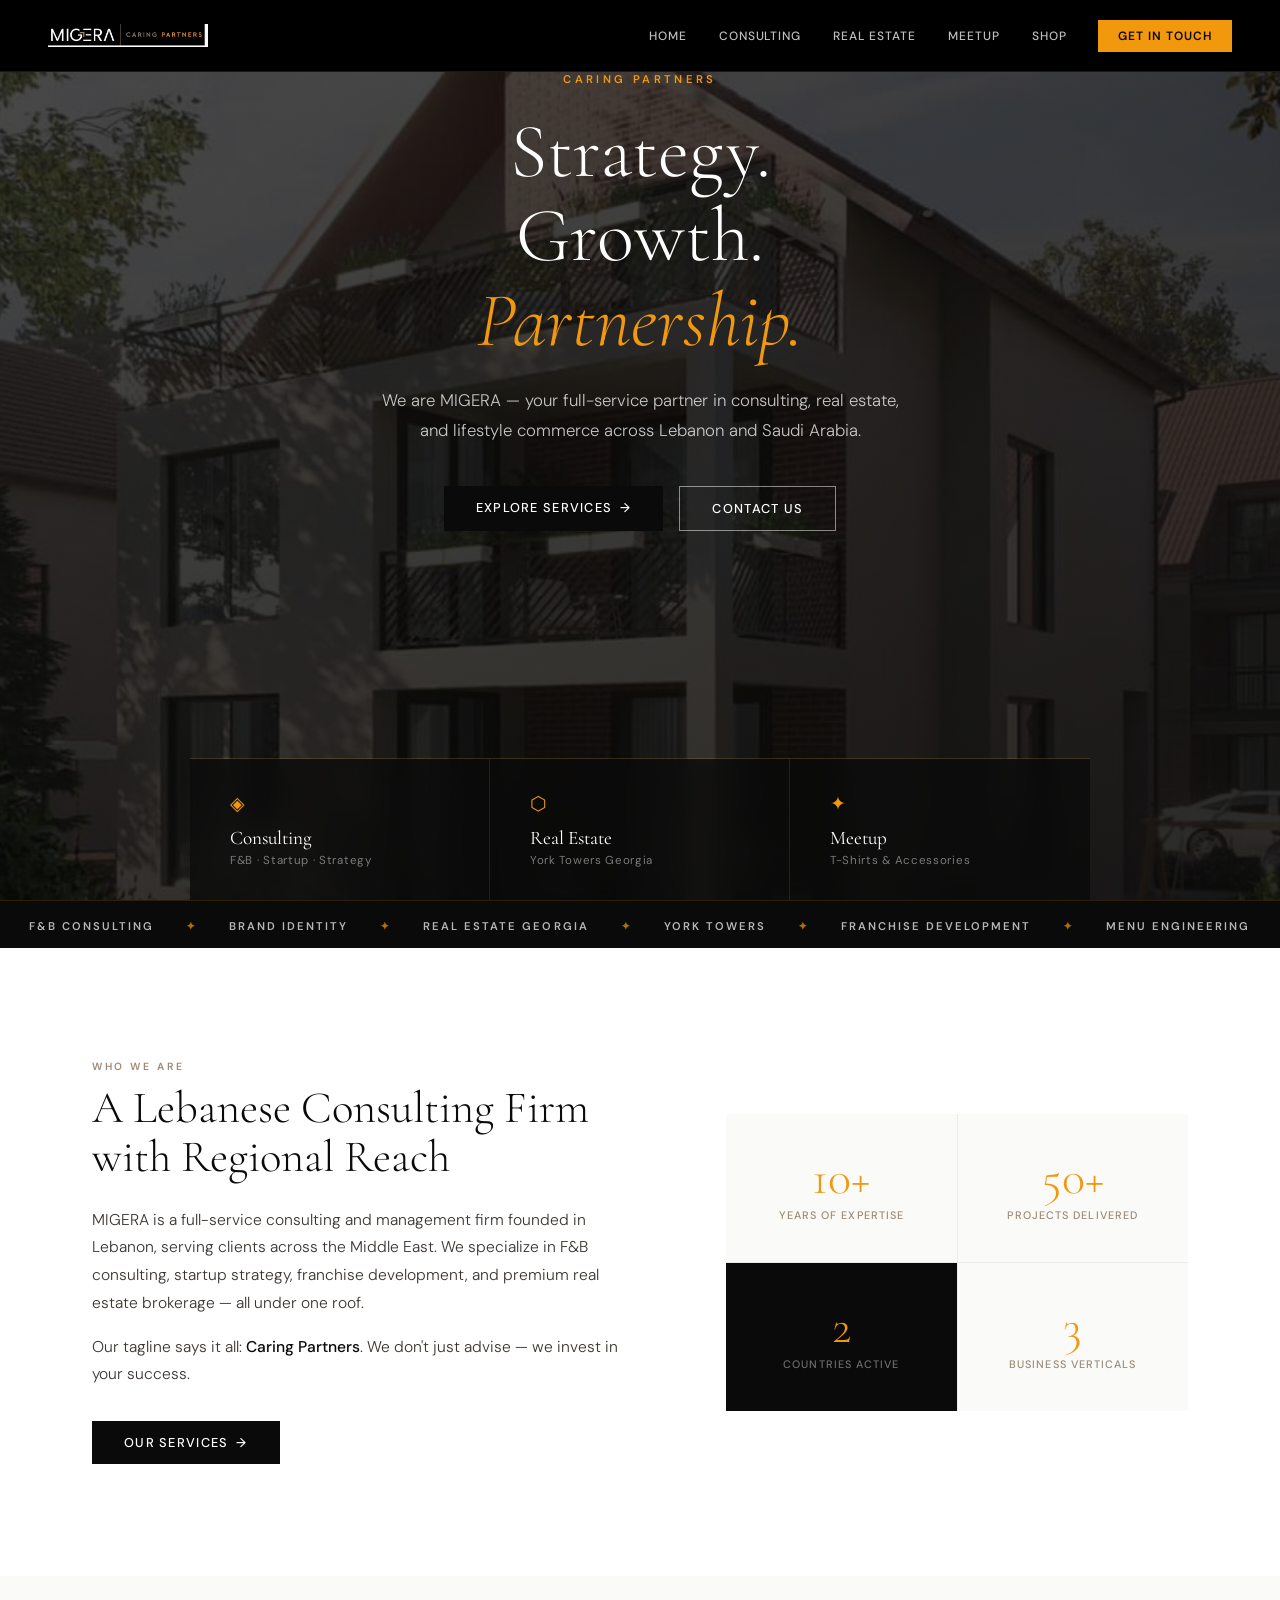
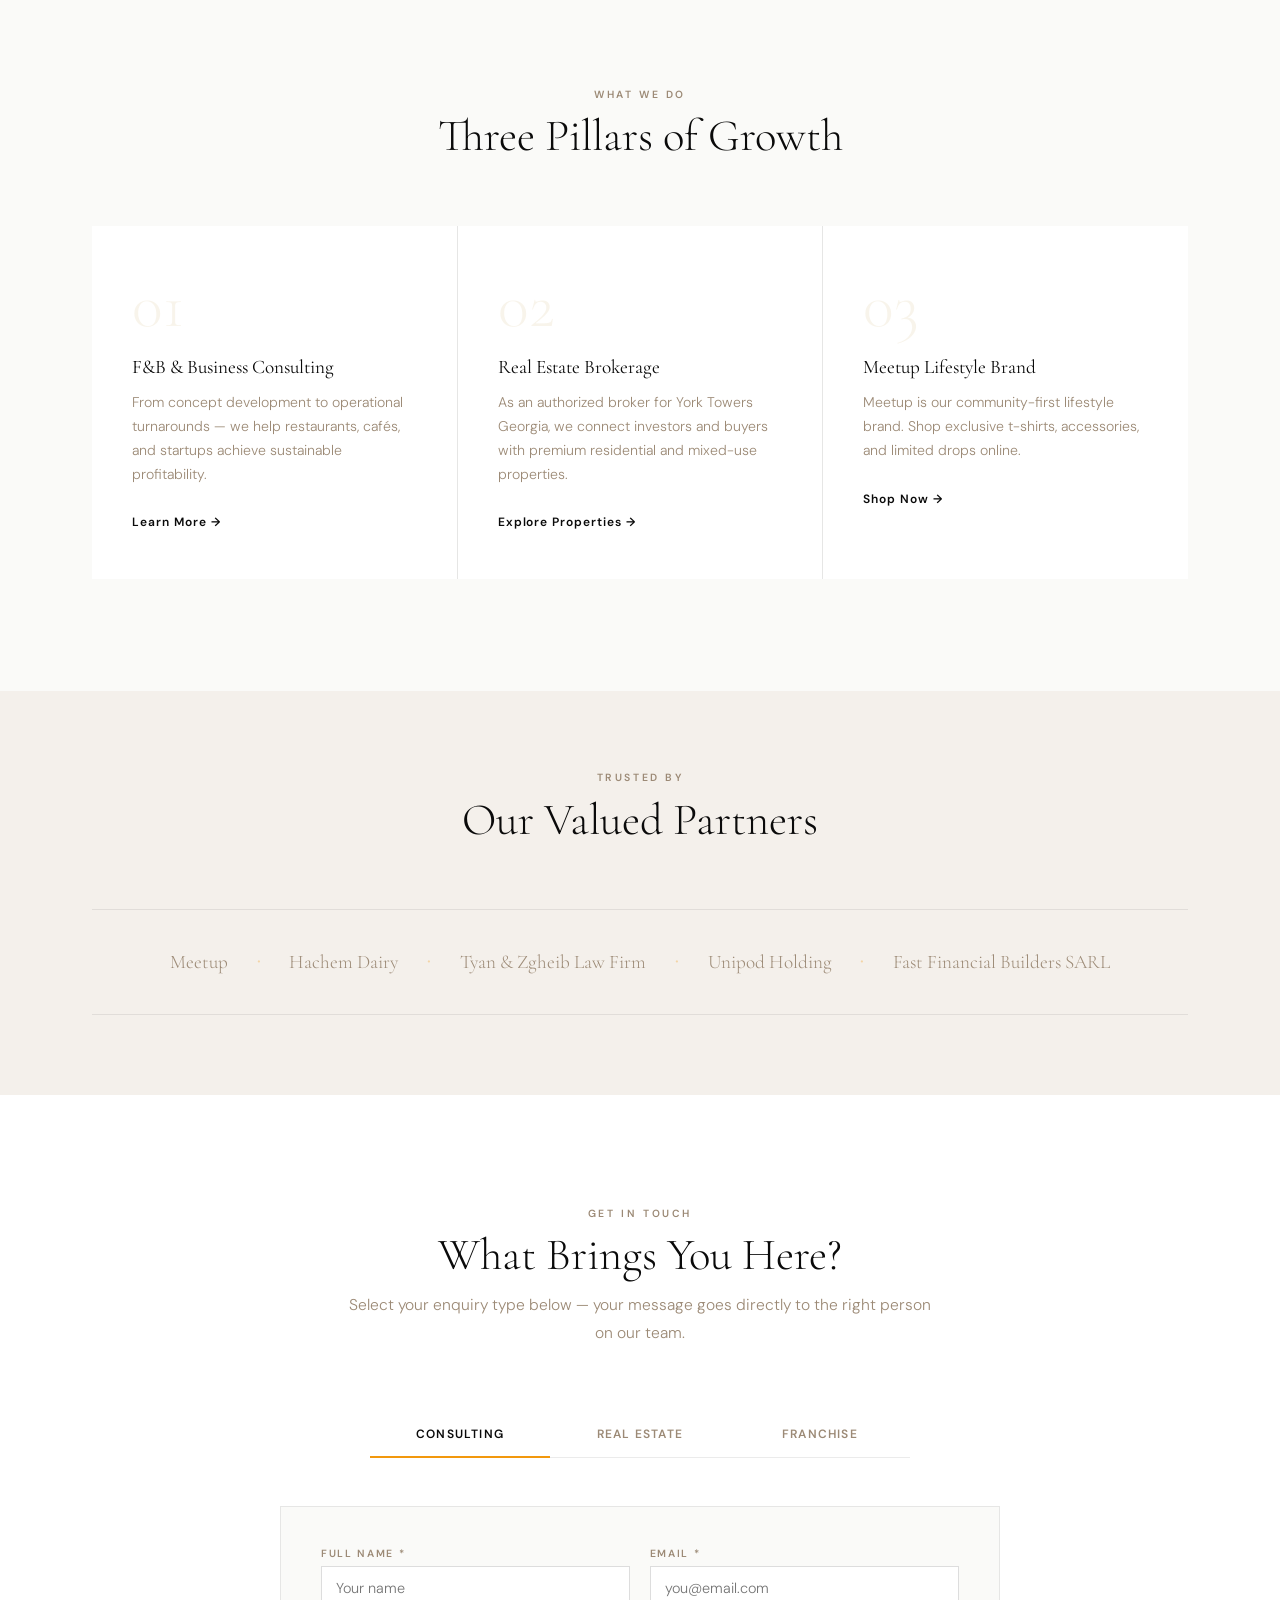
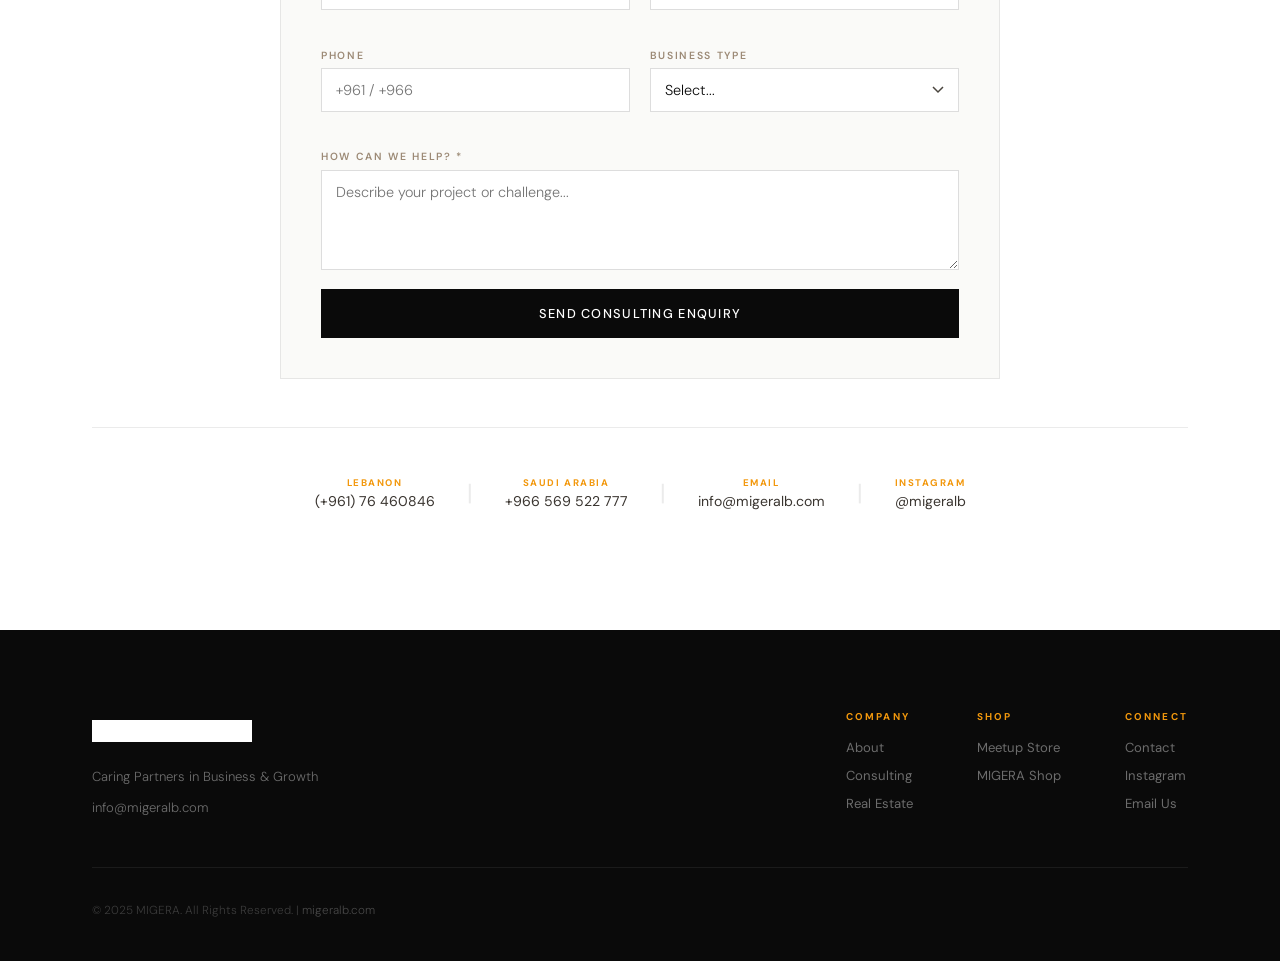
==== commit 0765936c: "fix navbar dark logo mobile" ====
--- a/index.html
+++ b/index.html
@@ -302,7 +302,7 @@
     <div class="container">
       <div class="footer-top">
         <div class="footer-brand">
-          <img src="images/migeralogo-clean.png" alt="MIGERA">
+          <img src="images/migeralogowhite.png" alt="MIGERA">
           <p>Caring Partners in Business &amp; Growth</p>
           <p class="footer-email"><a href="mailto:info@migeralb.com">info@migeralb.com</a></p>
         </div>
--- a/style.css
+++ b/style.css
@@ -140,27 +140,26 @@
   align-items: center;
   justify-content: space-between;
   padding: 0 3rem;
-  background: rgba(250,248,244,0.97);
+  background: #000000;
   backdrop-filter: blur(20px);
   -webkit-backdrop-filter: blur(20px);
-  border-bottom: 1px solid rgba(28,28,28,0.08);
+  border-bottom: 1px solid rgba(242,152,13,0.15);
   z-index: 1000;
   transition: box-shadow 0.3s;
 }
-.navbar.scrolled { box-shadow: 0 2px 20px rgba(0,0,0,0.3); }
-
-/* LOGO FIX — works on all devices */
+.navbar.scrolled { box-shadow: 0 2px 20px rgba(0,0,0,0.4); }
+
+/* LOGO — works on ALL devices and ALL pages */
 .nav-logo {
   display: flex;
   align-items: center;
   text-decoration: none;
   flex-shrink: 0;
-  max-width: 200px;
 }
 .nav-logo img {
-  height: 44px;
+  height: 40px;
   width: auto;
-  max-width: 180px;
+  max-width: 160px;
   display: block;
   object-fit: contain;
   flex-shrink: 0;
@@ -172,7 +171,7 @@
   font-weight: 500;
   letter-spacing: 0.08em;
   text-transform: uppercase;
-  color: var(--text);
+  color: rgba(255,255,255,0.75);
   position: relative;
   transition: color 0.3s;
   white-space: nowrap;
@@ -187,7 +186,7 @@
   transition: transform 0.3s;
   transform-origin: left;
 }
-.nav-link:hover, .nav-link.active { color: var(--charcoal); }
+.nav-link:hover, .nav-link.active { color: #ffffff; }
 .nav-link:hover::after, .nav-link.active::after { transform: scaleX(1); }
 
 .btn-nav {
@@ -216,7 +215,7 @@
   display: block;
   width: 22px;
   height: 1.5px;
-  background: var(--charcoal);
+  background: rgba(255,255,255,0.85);
   transition: all 0.3s;
 }
 .hamburger.open span:nth-child(1) { transform: translateY(6.5px) rotate(45deg); }
@@ -705,18 +704,18 @@
   .nav-menu {
     position: fixed;
     top: var(--nav-h); left: 0; right: 0;
-    background: rgba(250,248,244,0.99);
+    background: rgba(0,0,0,0.98);
     flex-direction: column;
     align-items: center;
     padding: 2rem 1.5rem;
     gap: 1.5rem;
     transform: translateY(-110%);
     transition: transform 0.4s cubic-bezier(0.4,0,0.2,1);
-    border-bottom: 1px solid rgba(201,168,92,0.15);
+    border-bottom: 1px solid rgba(242,152,13,0.15);
     z-index: 999;
   }
   .nav-menu.open { transform: translateY(0); }
-  .nav-link { color: var(--text); font-size: 0.85rem; }
+  .nav-link { color: rgba(255,255,255,0.75); font-size: 0.85rem; }
   .btn-nav { width: 100%; text-align: center; }
 
   .section { padding: 4.5rem 0; }
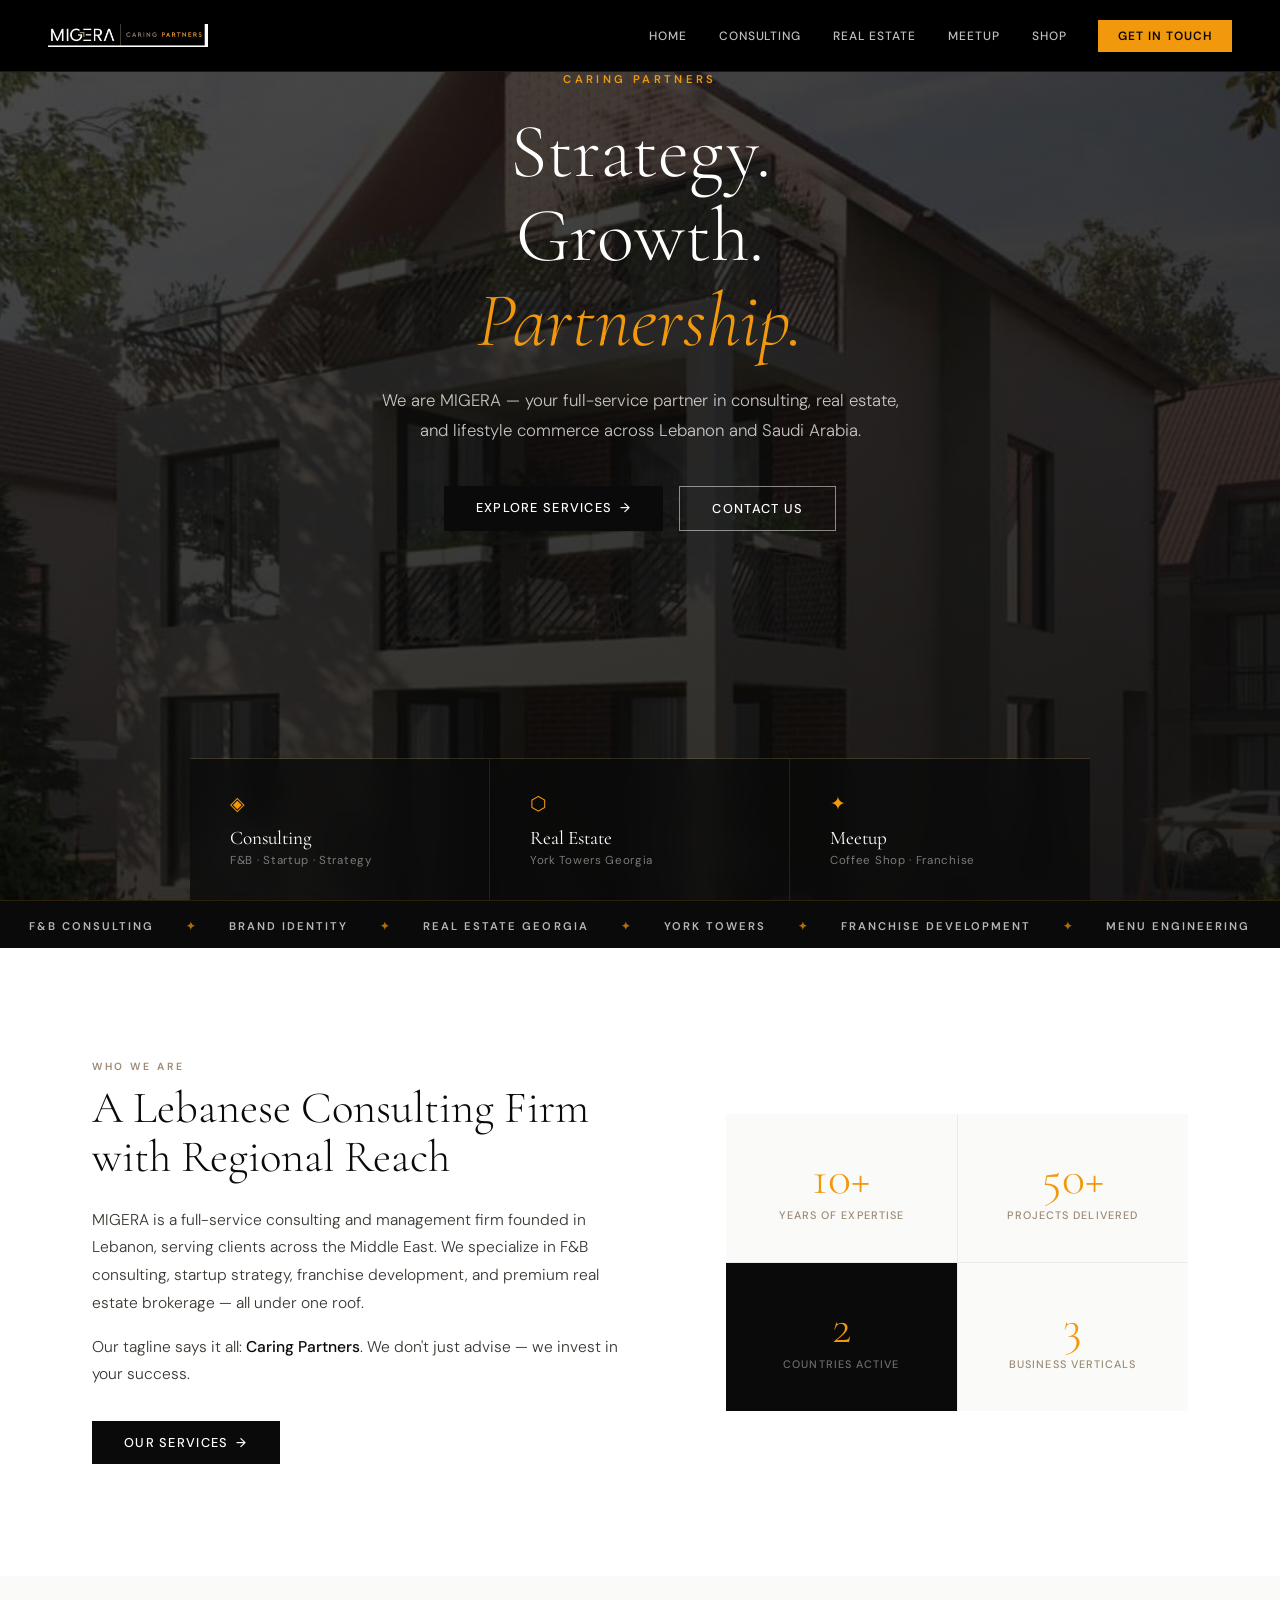
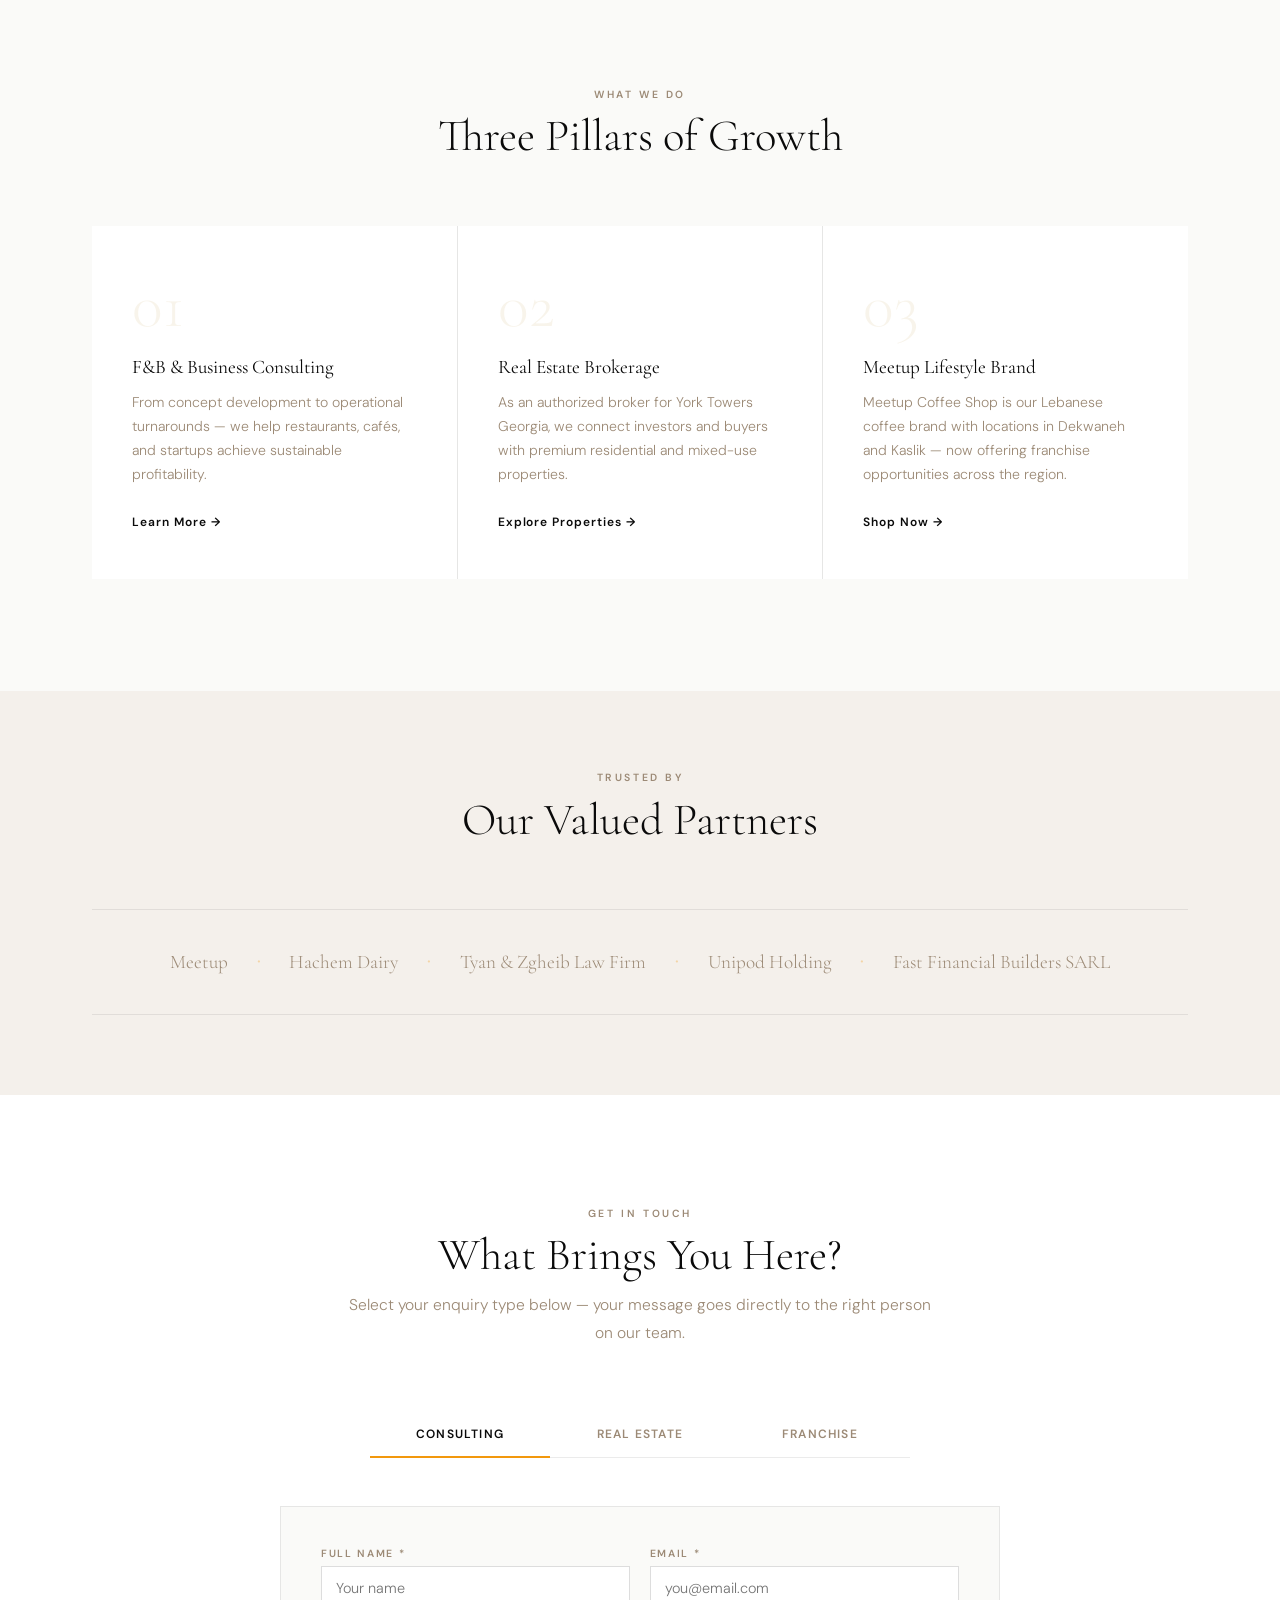
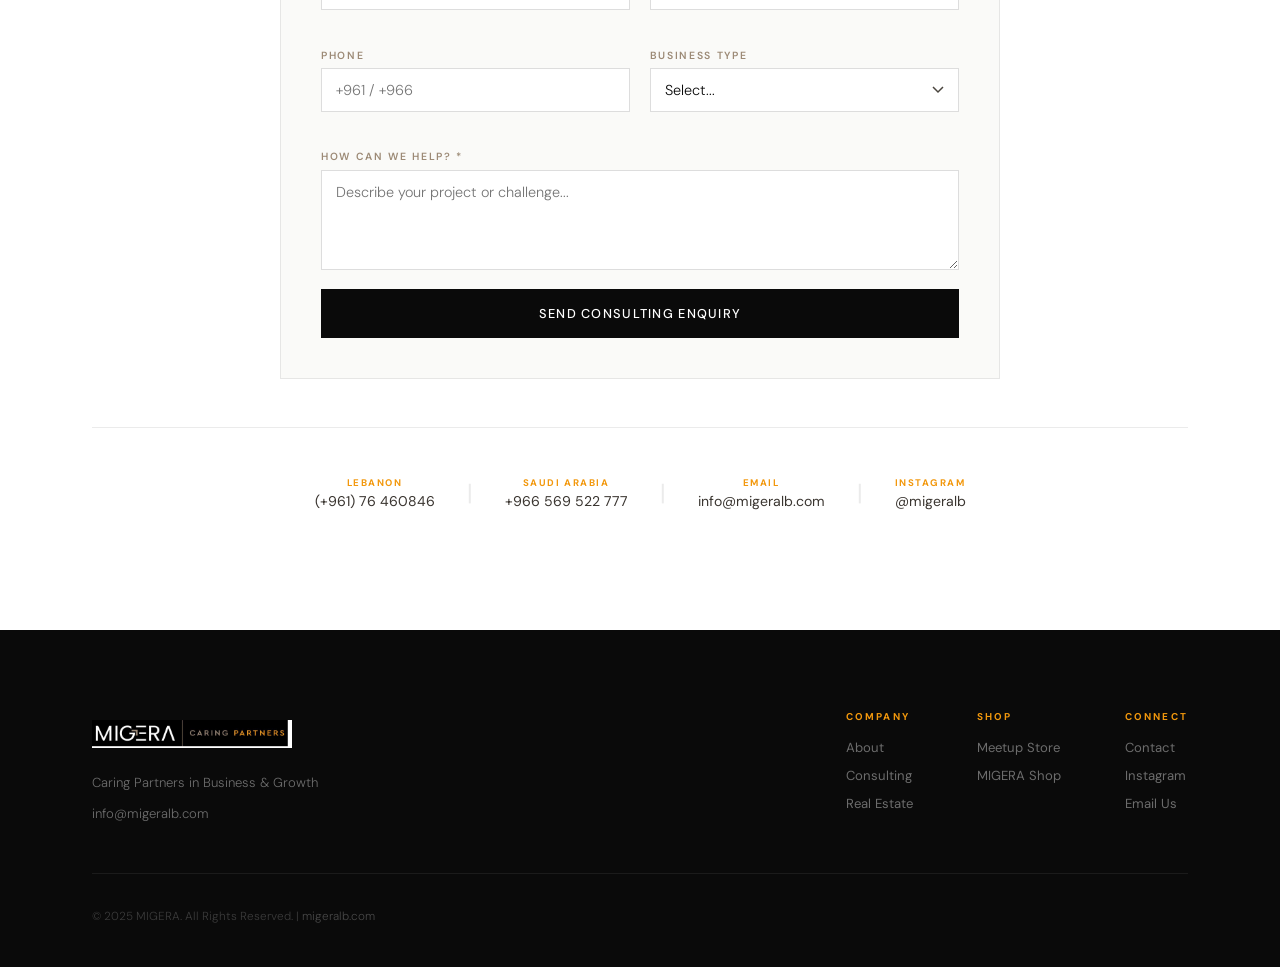
==== commit 1ad220fb: "fix logos mobile footer meetup text" ====
--- a/index.html
+++ b/index.html
@@ -57,7 +57,7 @@
       <a href="meetup.html" class="hero-card">
         <div class="hc-icon">✦</div>
         <div class="hc-label">Meetup</div>
-        <div class="hc-sub">T-Shirts &amp; Accessories</div>
+        <div class="hc-sub">Coffee Shop · Franchise</div>
       </a>
     </div>
   </section>
@@ -147,7 +147,7 @@
         <div class="pillar reveal">
           <div class="pillar-num">03</div>
           <h3>Meetup Lifestyle Brand</h3>
-          <p>Meetup is our community-first lifestyle brand. Shop exclusive t-shirts, accessories, and limited drops online.</p>
+          <p>Meetup Coffee Shop is our Lebanese coffee brand with locations in Dekwaneh and Kaslik — now offering franchise opportunities across the region.</p>
           <a href="meetup.html" class="pillar-link">Shop Now →</a>
         </div>
       </div>
--- a/style.css
+++ b/style.css
@@ -611,14 +611,12 @@
 }
 /* FOOTER LOGO FIX */
 .footer-brand img {
-  height: 42px;
+  height: 48px;
   width: auto;
-  max-width: 160px;
+  max-width: 200px;
   display: block;
   margin-bottom: 0.8rem;
   object-fit: contain;
-  /* Force white on dark background */
-  filter: brightness(0) invert(1);
 }
 .footer-brand p { font-size: 0.82rem; color: rgba(255,255,255,0.4); }
 .footer-email { margin-top: 0.5rem; }
@@ -699,7 +697,7 @@
 @media (max-width: 768px) {
   :root { --nav-h: 64px; }
   .navbar { padding: 0 1.2rem; }
-  .nav-logo img { height: 36px; max-width: 140px; }
+  .nav-logo img { height: 32px; width: auto; max-width: 200px; }
   .hamburger { display: flex; }
   .nav-menu {
     position: fixed;
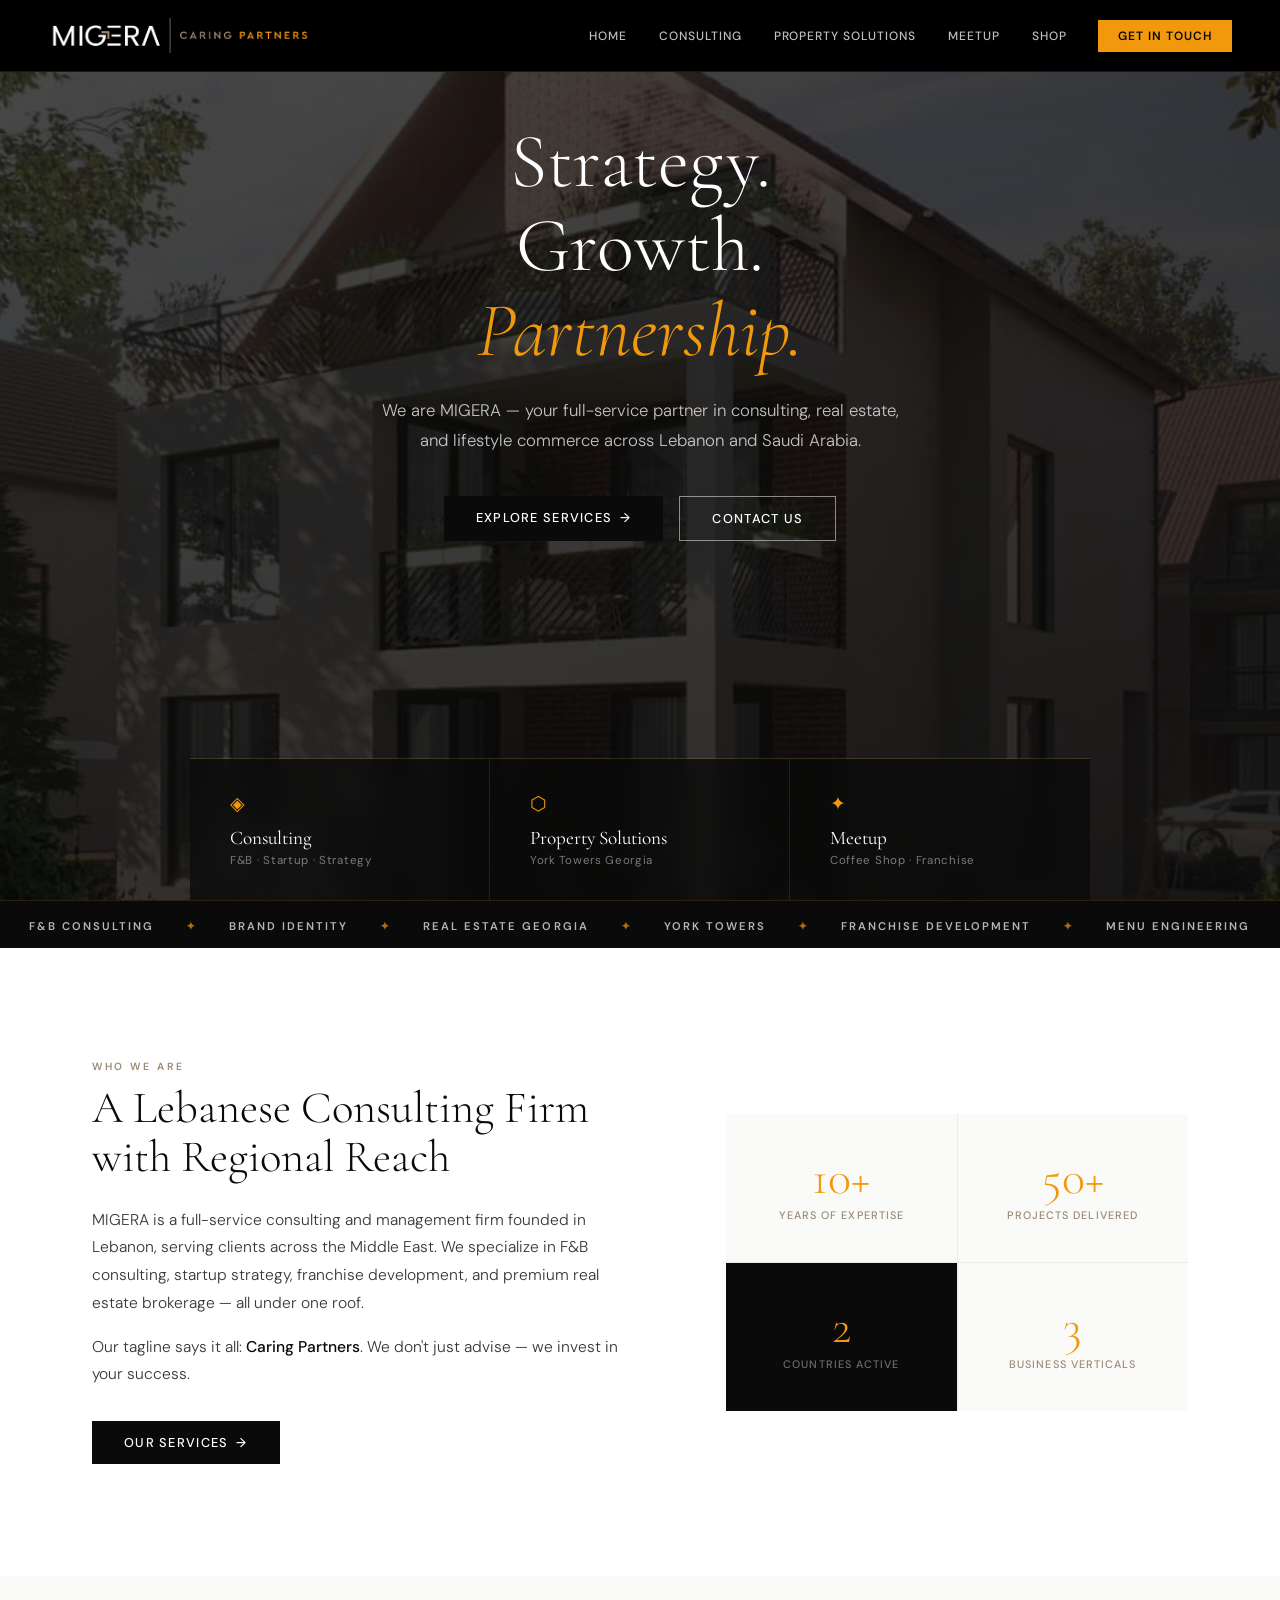
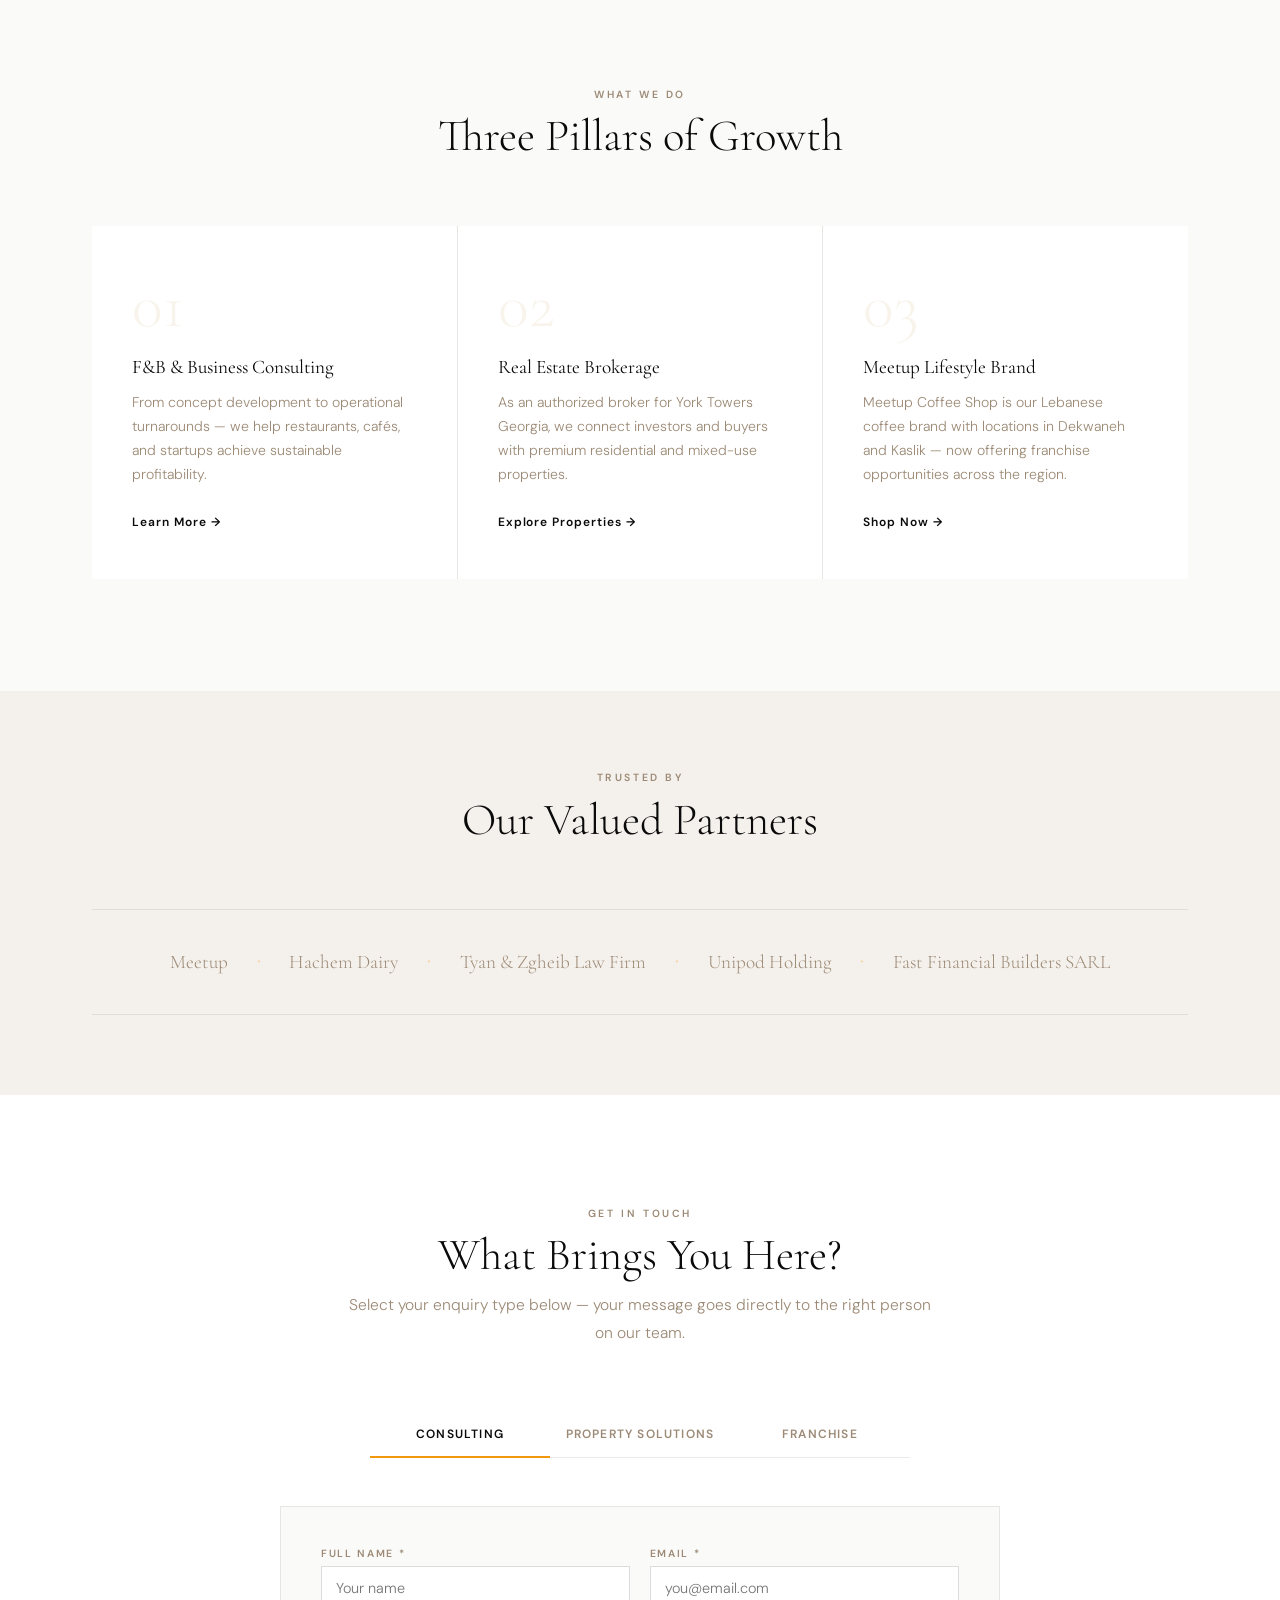
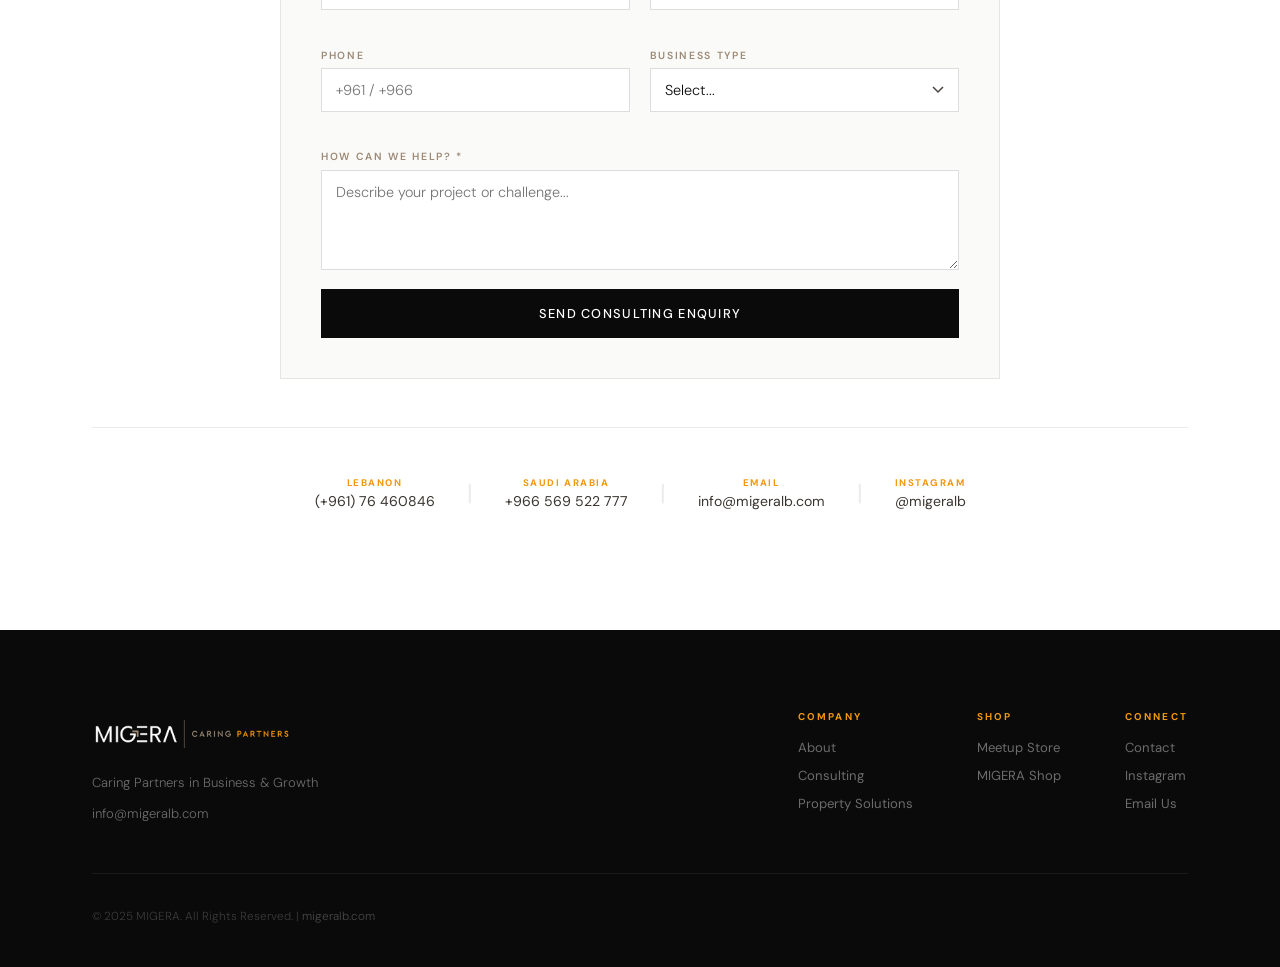
==== commit e9622716: "property solutions redesign meetup stats update" ====
--- a/index.html
+++ b/index.html
@@ -23,7 +23,7 @@
     <nav class="nav-menu" id="nav-menu">
       <a href="index.html" class="nav-link active">Home</a>
       <a href="services.html" class="nav-link">Consulting</a>
-      <a href="realestate.html" class="nav-link">Real Estate</a>
+      <a href="realestate.html" class="nav-link">Property Solutions</a>
       <a href="meetup.html" class="nav-link">Meetup</a>
       <a href="shop.html" class="nav-link">Shop</a>
       <a href="index.html#contact" class="nav-link btn-nav">Get In Touch</a>
@@ -51,7 +51,7 @@
       </a>
       <a href="realestate.html" class="hero-card">
         <div class="hc-icon">⬡</div>
-        <div class="hc-label">Real Estate</div>
+        <div class="hc-label">Property Solutions</div>
         <div class="hc-sub">York Towers Georgia</div>
       </a>
       <a href="meetup.html" class="hero-card">
@@ -187,7 +187,7 @@
       <!-- TAB SWITCHER -->
       <div class="form-tabs reveal">
         <button class="tab-btn active" data-tab="consulting">Consulting</button>
-        <button class="tab-btn" data-tab="realestate">Real Estate</button>
+        <button class="tab-btn" data-tab="realestate">Property Solutions</button>
         <button class="tab-btn" data-tab="franchise">Franchise</button>
       </div>
 
@@ -311,7 +311,7 @@
             <div class="fn-head">Company</div>
             <a href="index.html#about">About</a>
             <a href="services.html">Consulting</a>
-            <a href="realestate.html">Real Estate</a>
+            <a href="realestate.html">Property Solutions</a>
           </div>
           <div class="fn-col">
             <div class="fn-head">Shop</div>
--- a/style.css
+++ b/style.css
@@ -155,14 +155,18 @@
   align-items: center;
   text-decoration: none;
   flex-shrink: 0;
+  overflow: hidden;
+  max-width: 55%;
 }
 .nav-logo img {
-  height: 40px;
+  height: 36px;
   width: auto;
-  max-width: 160px;
+  max-width: 100%;
   display: block;
   object-fit: contain;
+  object-position: left center;
   flex-shrink: 0;
+  mix-blend-mode: screen;
 }
 
 .nav-menu { display: flex; align-items: center; gap: 2rem; }
@@ -253,18 +257,9 @@
   z-index: 2;
   text-align: center;
   max-width: 780px;
-  padding: 0 2rem 4rem;
-}
-.eyebrow {
-  font-size: 0.7rem;
-  font-weight: 600;
-  letter-spacing: 0.3em;
-  text-transform: uppercase;
-  color: var(--gold);
-  margin-bottom: 1.5rem;
-  opacity: 0;
-  animation: fadeUp 0.8s 0.3s forwards;
-}
+  padding: 3rem 2rem 4rem;
+}
+.eyebrow { display: none; }
 .hero-content h1 {
   color: var(--warm-white);
   opacity: 0;
@@ -695,9 +690,17 @@
 }
 
 @media (max-width: 768px) {
-  :root { --nav-h: 64px; }
-  .navbar { padding: 0 1.2rem; }
-  .nav-logo img { height: 32px; width: auto; max-width: 200px; }
+  :root { --nav-h: 56px; }
+  .navbar { 
+    padding: 0 1rem; 
+    flex-wrap: nowrap;
+    height: var(--nav-h);
+    align-items: flex-end;
+    padding-bottom: 8px;
+  }
+  .nav-logo { max-width: 70%; flex-shrink: 1; }
+  .nav-logo img { height: 22px; width: auto; max-width: 100%; }
+  .hamburger { flex-shrink: 0; margin-left: auto; margin-bottom: 4px; }
   .hamburger { display: flex; }
   .nav-menu {
     position: fixed;
@@ -721,6 +724,7 @@
   h2 { font-size: 1.75rem; }
 
   .hero-btns { flex-direction: column; align-items: center; }
+  .eyebrow { display: none; }
   .form-row { grid-template-columns: 1fr; margin-bottom: 0; }
   .form-tabs { max-width: 100%; }
 
@@ -743,6 +747,6 @@
 }
 
 @media (max-width: 420px) {
-  .nav-logo img { height: 30px; max-width: 120px; }
+  .nav-logo img { height: 18px; }
   .hero-cards { display: none; }
 }
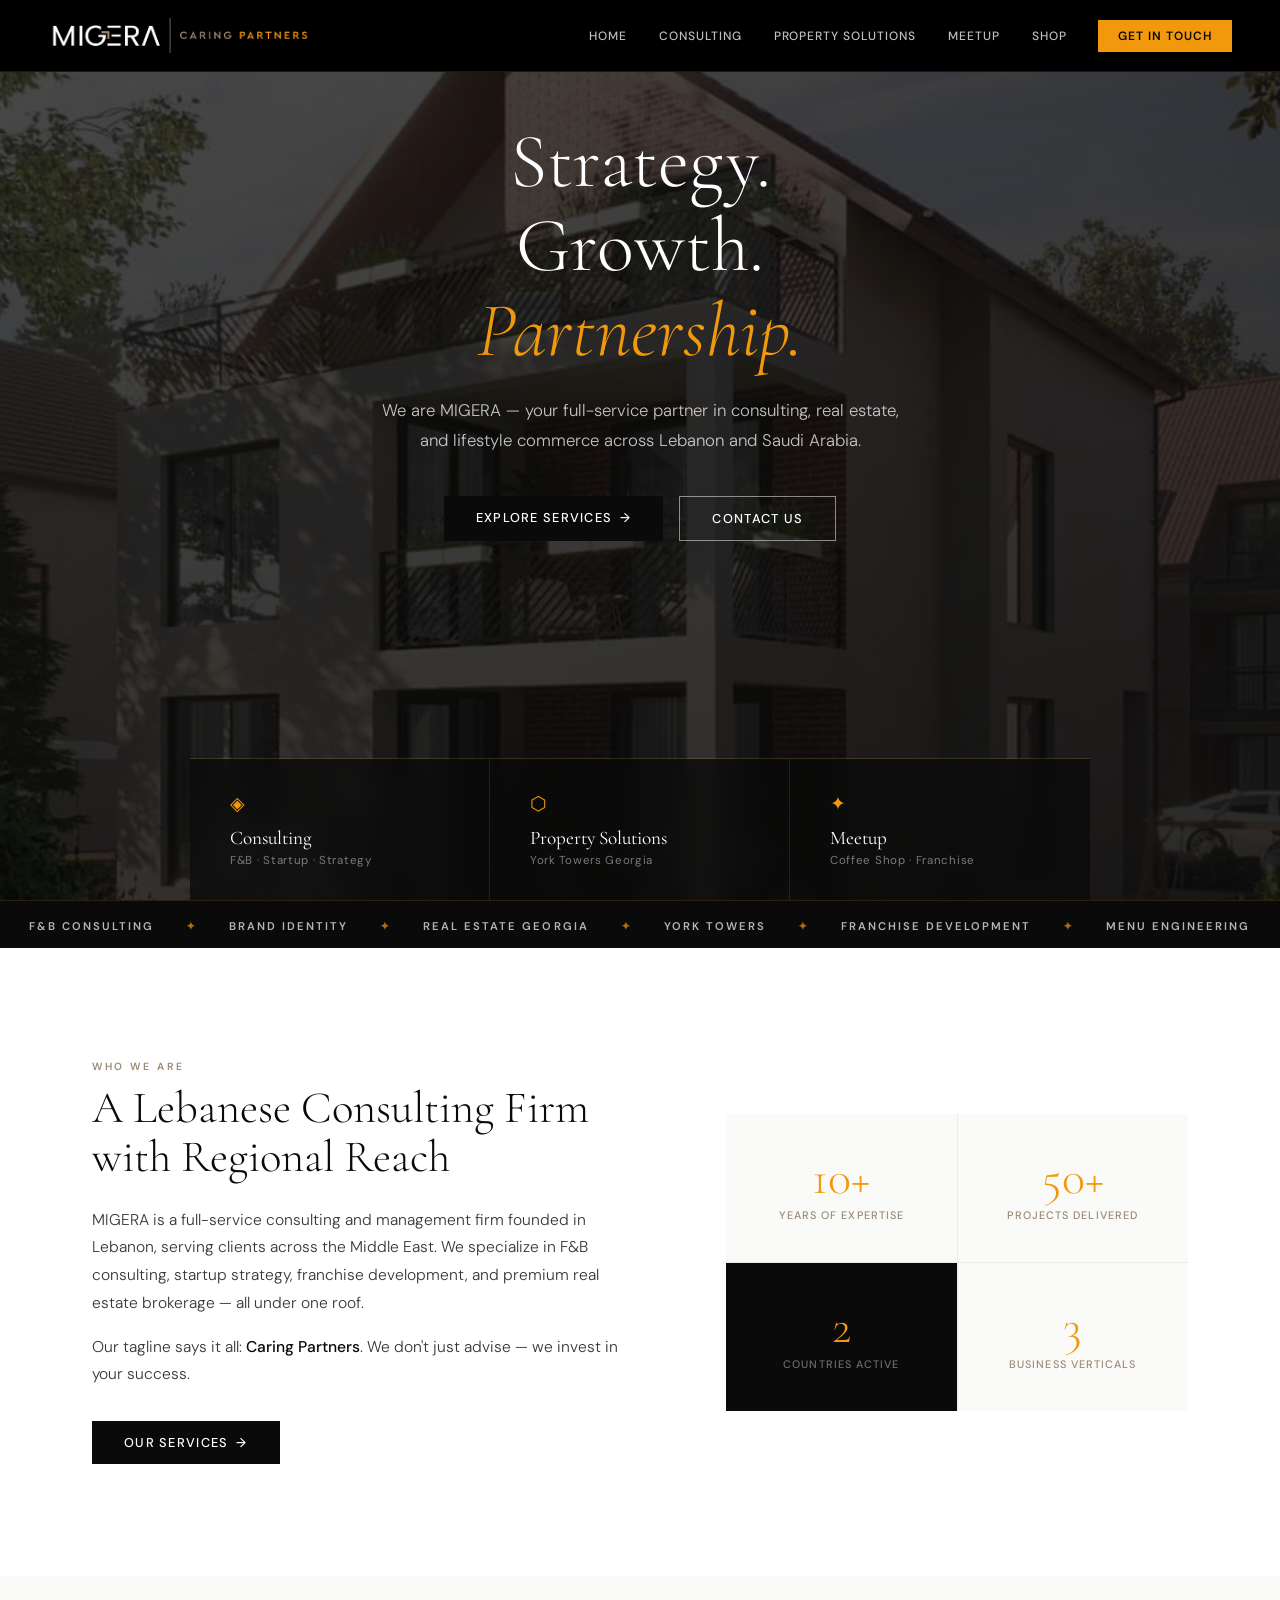
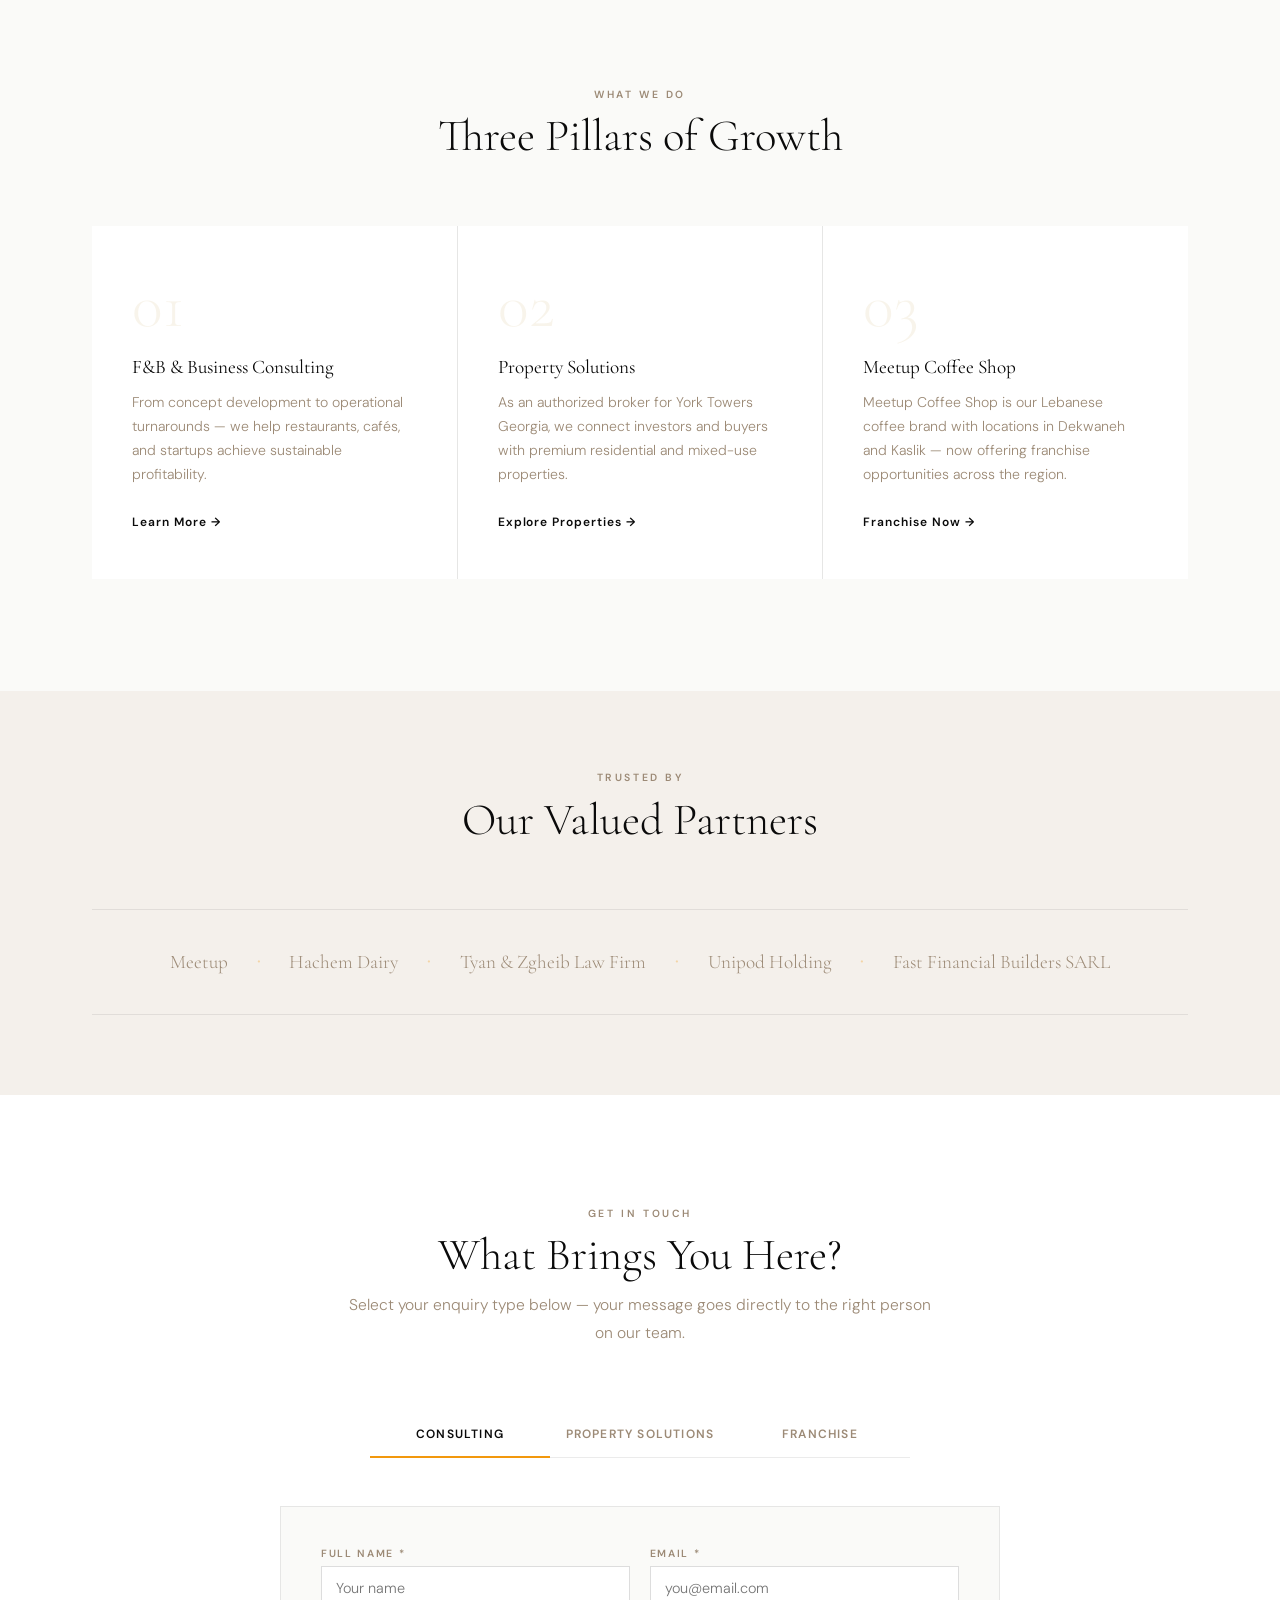
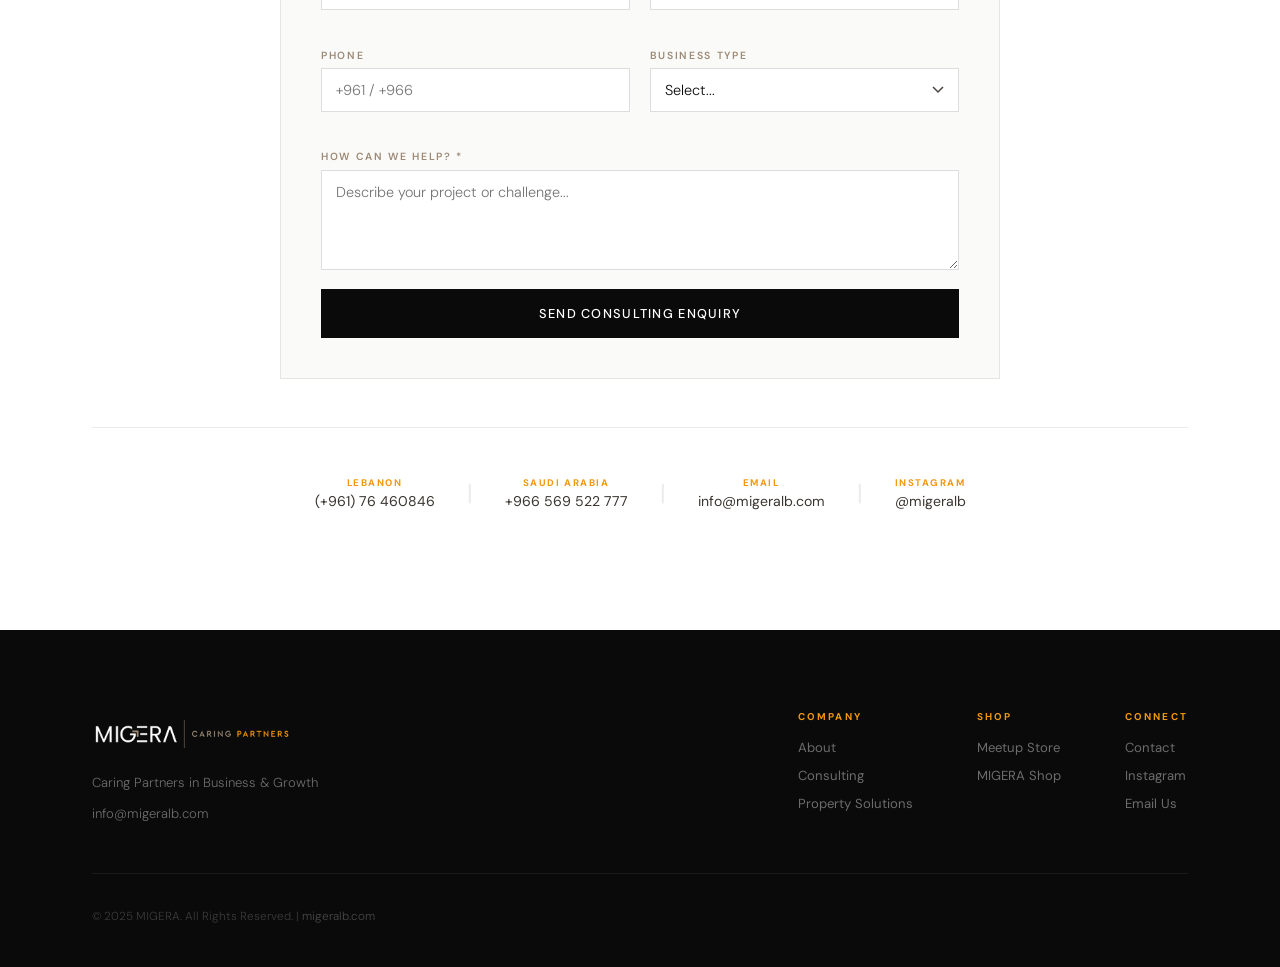
==== commit f15012e7: "fix pillar titles" ====
--- a/index.html
+++ b/index.html
@@ -140,15 +140,15 @@
         </div>
         <div class="pillar reveal">
           <div class="pillar-num">02</div>
-          <h3>Real Estate Brokerage</h3>
+          <h3>Property Solutions</h3>
           <p>As an authorized broker for York Towers Georgia, we connect investors and buyers with premium residential and mixed-use properties.</p>
           <a href="realestate.html" class="pillar-link">Explore Properties →</a>
         </div>
         <div class="pillar reveal">
           <div class="pillar-num">03</div>
-          <h3>Meetup Lifestyle Brand</h3>
+          <h3>Meetup Coffee Shop</h3>
           <p>Meetup Coffee Shop is our Lebanese coffee brand with locations in Dekwaneh and Kaslik — now offering franchise opportunities across the region.</p>
-          <a href="meetup.html" class="pillar-link">Shop Now →</a>
+          <a href="meetup.html" class="pillar-link">Franchise Now →</a>
         </div>
       </div>
     </div>
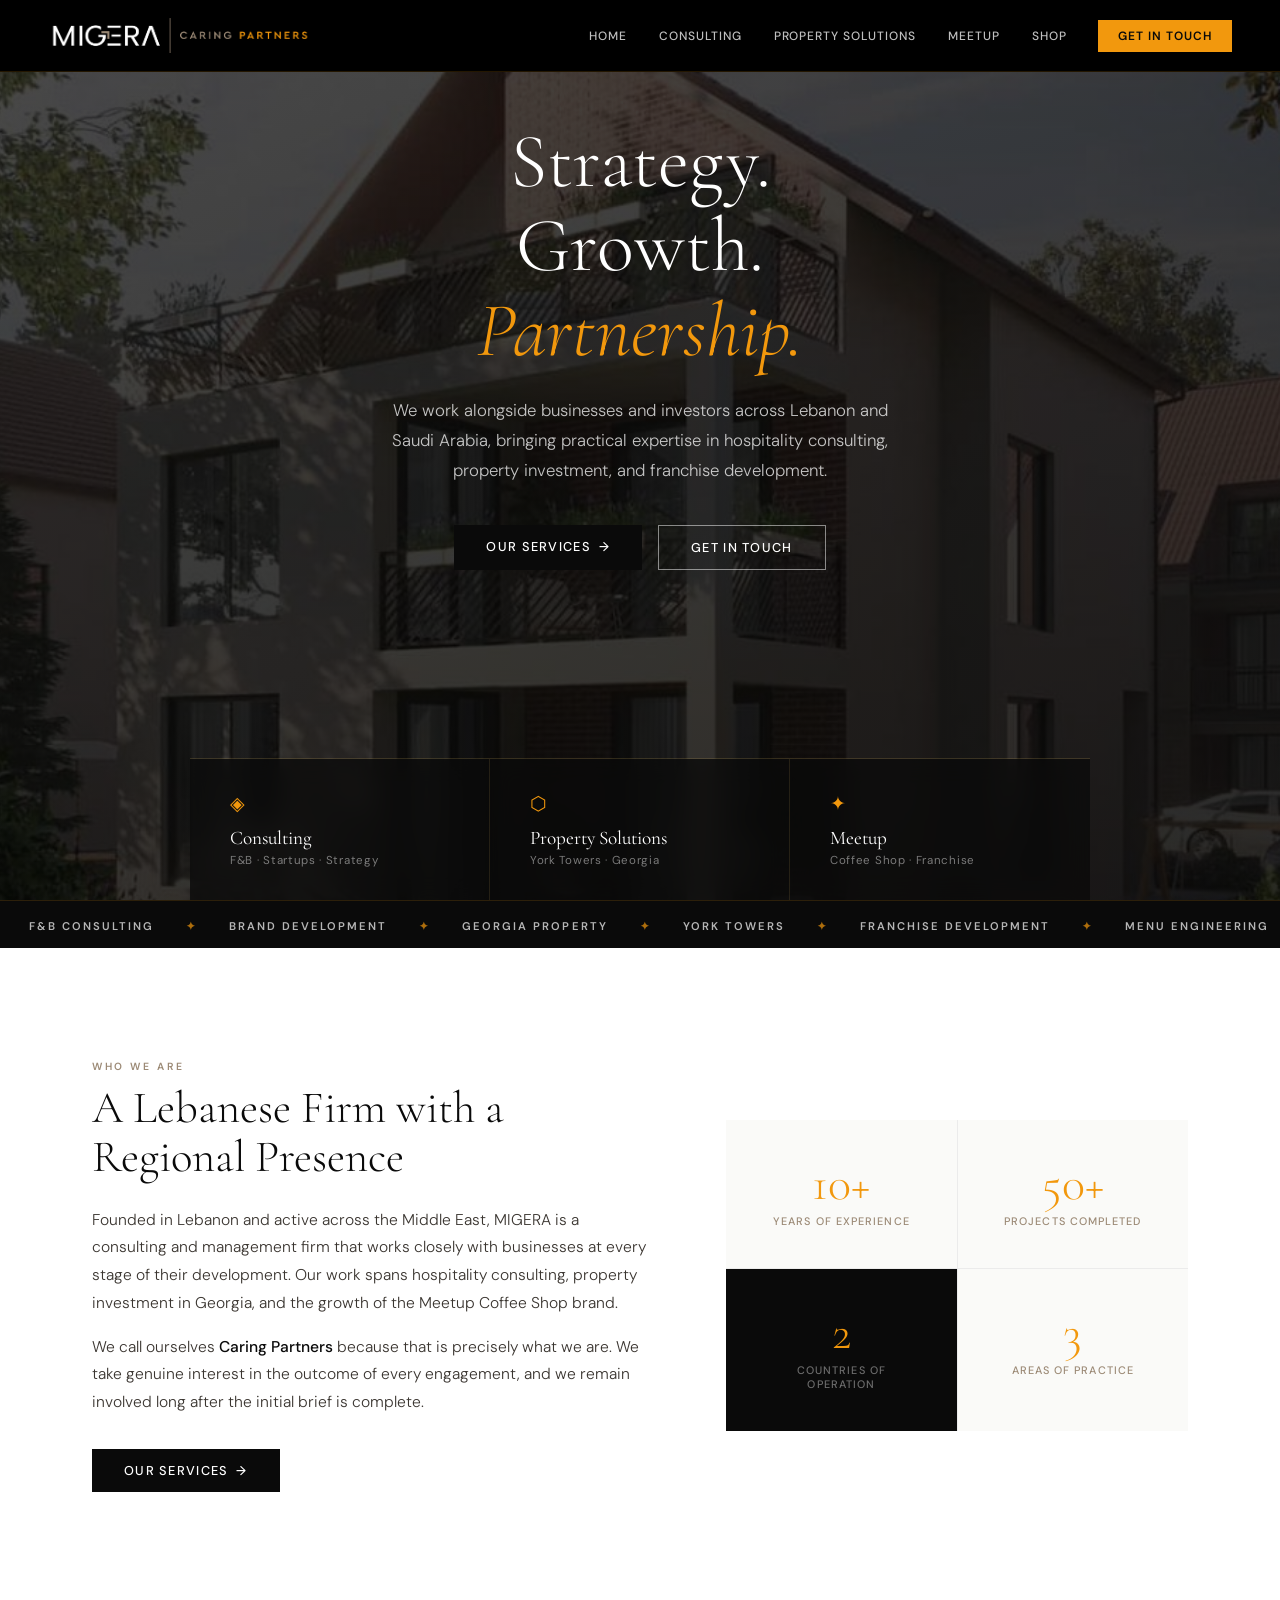
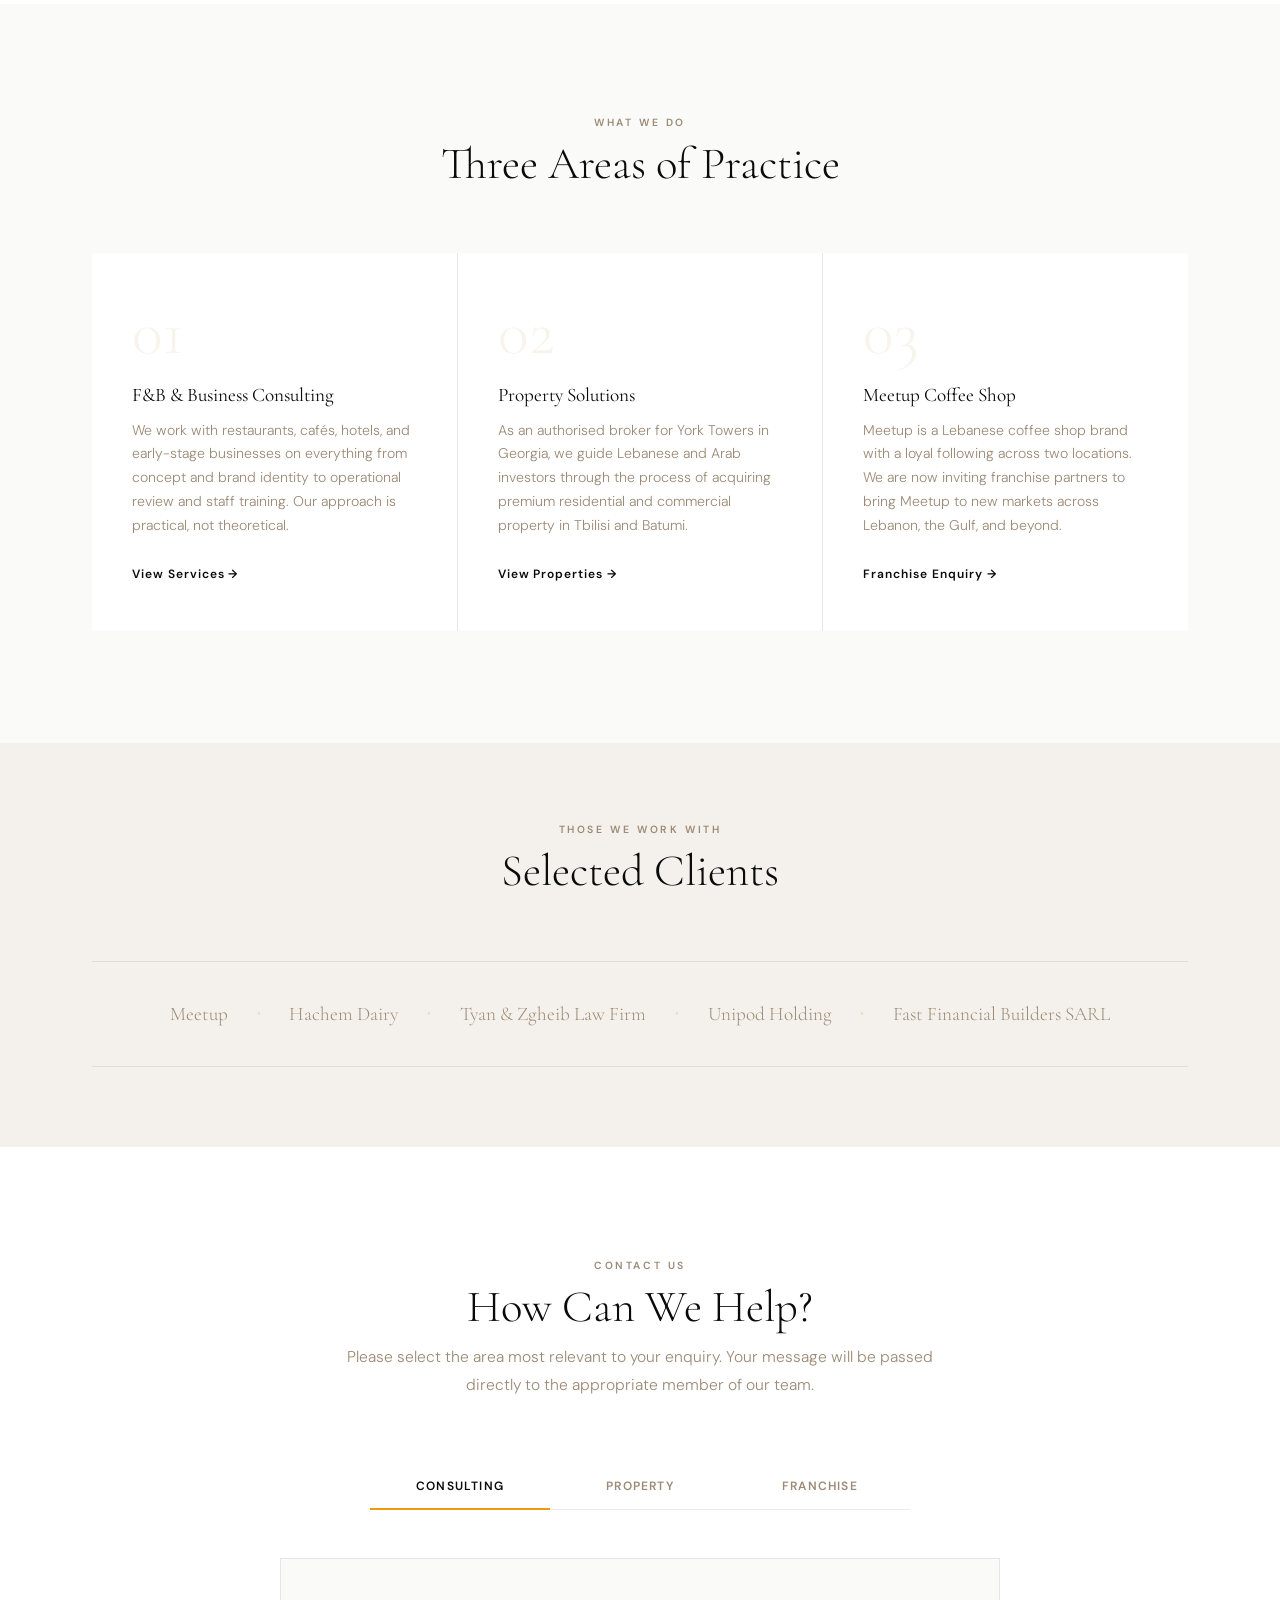
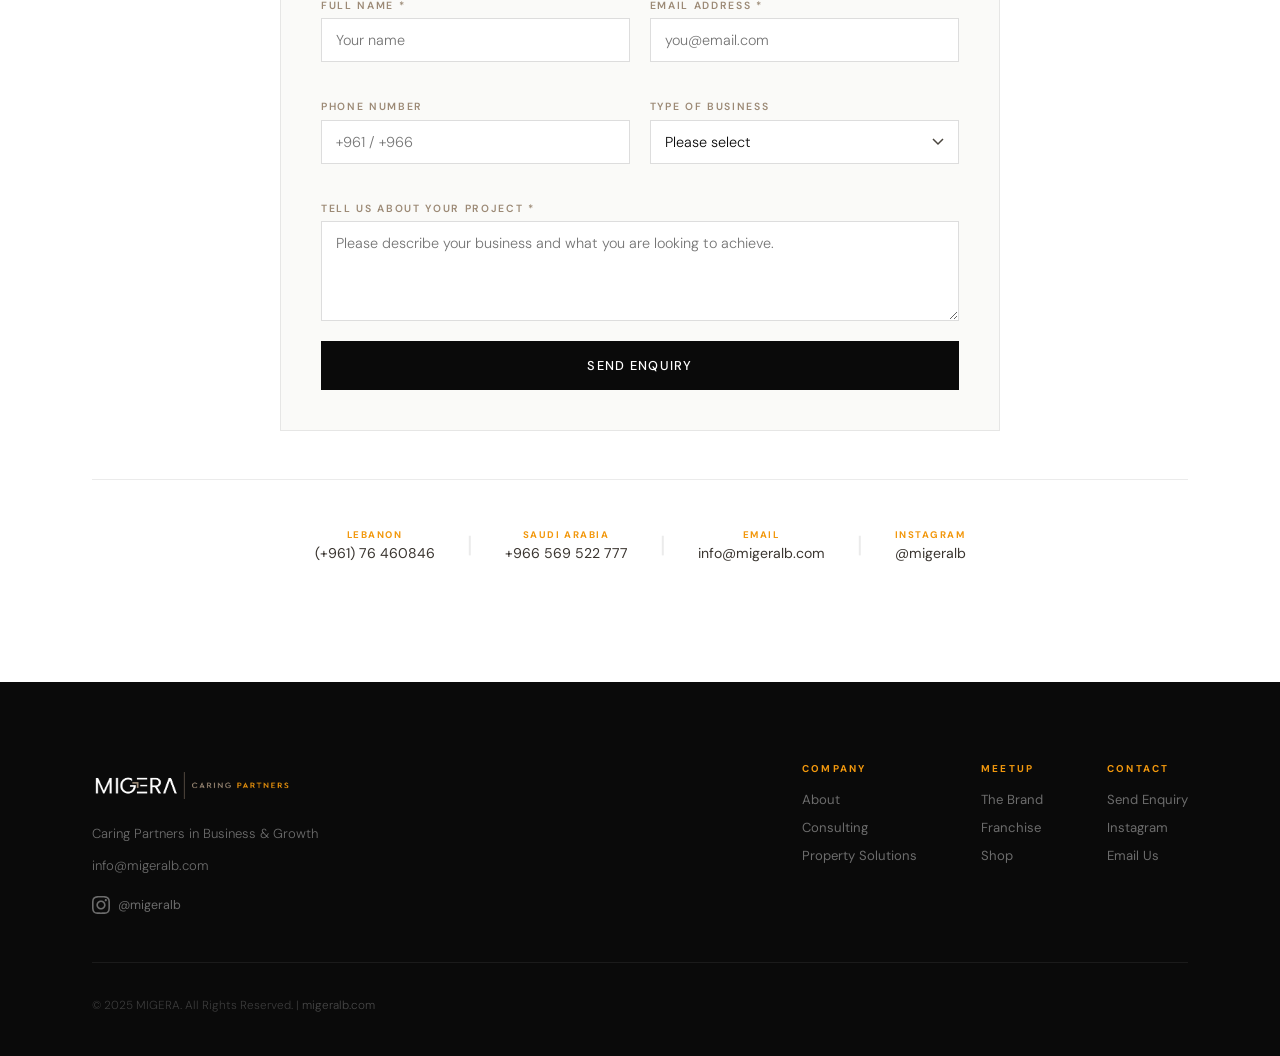
==== commit 2ba34587: "British English rewrite all pages" ====
--- a/index.html
+++ b/index.html
@@ -3,8 +3,8 @@
 <head>
   <meta charset="UTF-8">
   <meta name="viewport" content="width=device-width, initial-scale=1.0">
-  <title>MIGERA | Caring Partners — Consulting, Real Estate & More</title>
-  <meta name="description" content="MIGERA is your caring partner in F&B consulting, startup strategy, real estate brokerage (York Towers Georgia), and lifestyle brand Meetup.">
+  <title>MIGERA | Caring Partners in Consulting, Property &amp; Hospitality</title>
+  <meta name="description" content="MIGERA is a Lebanese consulting and management firm working across F&B, property investment in Georgia, and the Meetup Coffee Shop franchise. Offices in Lebanon and Saudi Arabia.">
   <link rel="preconnect" href="https://fonts.googleapis.com">
   <link rel="preconnect" href="https://fonts.gstatic.com" crossorigin>
   <link href="https://fonts.googleapis.com/css2?family=Cormorant+Garamond:ital,wght@0,300;0,400;0,600;1,400&family=DM+Sans:wght@300;400;500&display=swap" rel="stylesheet">
@@ -12,10 +12,9 @@
 </head>
 <body>
 
-  <!-- NAVBAR -->
   <header class="navbar" id="navbar">
     <a href="index.html" class="nav-logo">
-      <img src="images/migeralogowhite.png" alt="MIGERA Caring Partners" id="nav-logo-img">
+      <img src="images/migeralogowhite.png" alt="MIGERA Caring Partners">
     </a>
     <button class="hamburger" id="hamburger" aria-label="Menu">
       <span></span><span></span><span></span>
@@ -37,22 +36,22 @@
     <div class="hero-content">
       <div class="eyebrow">Caring Partners</div>
       <h1>Strategy.<br>Growth.<br><em>Partnership.</em></h1>
-      <p>We are MIGERA — your full-service partner in consulting, real estate, and lifestyle commerce across Lebanon and Saudi Arabia.</p>
+      <p>We work alongside businesses and investors across Lebanon and Saudi Arabia, bringing practical expertise in hospitality consulting, property investment, and franchise development.</p>
       <div class="hero-btns">
-        <a href="services.html" class="btn-gold">Explore Services</a>
-        <a href="#contact" class="btn-outline-light">Contact Us</a>
+        <a href="services.html" class="btn-gold">Our Services</a>
+        <a href="#contact" class="btn-outline-light">Get In Touch</a>
       </div>
     </div>
     <div class="hero-cards">
       <a href="services.html" class="hero-card">
         <div class="hc-icon">◈</div>
         <div class="hc-label">Consulting</div>
-        <div class="hc-sub">F&amp;B · Startup · Strategy</div>
+        <div class="hc-sub">F&amp;B · Startups · Strategy</div>
       </a>
       <a href="realestate.html" class="hero-card">
         <div class="hc-icon">⬡</div>
         <div class="hc-label">Property Solutions</div>
-        <div class="hc-sub">York Towers Georgia</div>
+        <div class="hc-sub">York Towers · Georgia</div>
       </a>
       <a href="meetup.html" class="hero-card">
         <div class="hc-icon">✦</div>
@@ -66,89 +65,88 @@
   <div class="ticker-wrap">
     <div class="ticker">
       <span>F&amp;B Consulting</span><span class="sep">✦</span>
-      <span>Brand Identity</span><span class="sep">✦</span>
-      <span>Real Estate Georgia</span><span class="sep">✦</span>
+      <span>Brand Development</span><span class="sep">✦</span>
+      <span>Georgia Property</span><span class="sep">✦</span>
       <span>York Towers</span><span class="sep">✦</span>
       <span>Franchise Development</span><span class="sep">✦</span>
       <span>Menu Engineering</span><span class="sep">✦</span>
       <span>Meetup Coffee Shop</span><span class="sep">✦</span>
-      <span>Startup Consulting</span><span class="sep">✦</span>
-      <span>Operational Turnaround</span><span class="sep">✦</span>
+      <span>Business Consulting</span><span class="sep">✦</span>
+      <span>Operational Improvement</span><span class="sep">✦</span>
       <span>Staff Training</span><span class="sep">✦</span>
       <span>Caring Partners</span><span class="sep">✦</span>
-      <!-- duplicate for seamless loop -->
       <span>F&amp;B Consulting</span><span class="sep">✦</span>
-      <span>Brand Identity</span><span class="sep">✦</span>
-      <span>Real Estate Georgia</span><span class="sep">✦</span>
+      <span>Brand Development</span><span class="sep">✦</span>
+      <span>Georgia Property</span><span class="sep">✦</span>
       <span>York Towers</span><span class="sep">✦</span>
       <span>Franchise Development</span><span class="sep">✦</span>
       <span>Menu Engineering</span><span class="sep">✦</span>
       <span>Meetup Coffee Shop</span><span class="sep">✦</span>
-      <span>Startup Consulting</span><span class="sep">✦</span>
-      <span>Operational Turnaround</span><span class="sep">✦</span>
+      <span>Business Consulting</span><span class="sep">✦</span>
+      <span>Operational Improvement</span><span class="sep">✦</span>
       <span>Staff Training</span><span class="sep">✦</span>
       <span>Caring Partners</span><span class="sep">✦</span>
     </div>
   </div>
 
-  <!-- ABOUT STRIP -->
+  <!-- ABOUT -->
   <section class="about-strip" id="about">
     <div class="container">
       <div class="strip-grid">
         <div class="strip-text reveal">
           <div class="section-label">Who We Are</div>
-          <h2>A Lebanese Consulting Firm with Regional Reach</h2>
-          <p>MIGERA is a full-service consulting and management firm founded in Lebanon, serving clients across the Middle East. We specialize in F&amp;B consulting, startup strategy, franchise development, and premium real estate brokerage — all under one roof.</p>
-          <p>Our tagline says it all: <strong>Caring Partners</strong>. We don't just advise — we invest in your success.</p>
+          <h2>A Lebanese Firm with a Regional Presence</h2>
+          <p>Founded in Lebanon and active across the Middle East, MIGERA is a consulting and management firm that works closely with businesses at every stage of their development. Our work spans hospitality consulting, property investment in Georgia, and the growth of the Meetup Coffee Shop brand.</p>
+          <p>We call ourselves <strong>Caring Partners</strong> because that is precisely what we are. We take genuine interest in the outcome of every engagement, and we remain involved long after the initial brief is complete.</p>
           <a href="services.html" class="btn-gold">Our Services</a>
         </div>
         <div class="strip-stats reveal">
           <div class="stat-box">
             <div class="stat-n">10+</div>
-            <div class="stat-l">Years of Expertise</div>
+            <div class="stat-l">Years of Experience</div>
           </div>
           <div class="stat-box">
             <div class="stat-n">50+</div>
-            <div class="stat-l">Projects Delivered</div>
+            <div class="stat-l">Projects Completed</div>
           </div>
           <div class="stat-box gold-bg">
             <div class="stat-n">2</div>
-            <div class="stat-l">Countries Active</div>
+            <div class="stat-l">Countries of Operation</div>
           </div>
           <div class="stat-box">
             <div class="stat-n">3</div>
-            <div class="stat-l">Business Verticals</div>
-          </div>
-        </div>
-      </div>
-    </div>
-  </section>
-
-  <!-- SERVICES PREVIEW -->
+            <div class="stat-l">Areas of Practice</div>
+          </div>
+        </div>
+      </div>
+    </div>
+  </section>
+
+  <!-- THREE PILLARS -->
   <section class="services-preview">
     <div class="container">
       <div class="section-header reveal">
         <div class="section-label">What We Do</div>
-        <h2>Three Pillars of Growth</h2>
+        <h2>Three Areas of Practice</h2>
       </div>
       <div class="pillars">
         <div class="pillar reveal">
           <div class="pillar-num">01</div>
           <h3>F&amp;B &amp; Business Consulting</h3>
-          <p>From concept development to operational turnarounds — we help restaurants, cafés, and startups achieve sustainable profitability.</p>
-          <a href="services.html" class="pillar-link">Learn More →</a>
+          <p>We work with restaurants, cafés, hotels, and early-stage businesses on everything from concept and brand identity to operational review and staff training. Our approach is practical, not theoretical.</p>
+          <a href="services.html" class="pillar-link">View Services →</a>
         </div>
         <div class="pillar reveal">
           <div class="pillar-num">02</div>
           <h3>Property Solutions</h3>
-          <p>As an authorized broker for York Towers Georgia, we connect investors and buyers with premium residential and mixed-use properties.</p>
-          <a href="realestate.html" class="pillar-link">Explore Properties →</a>
+          <p>As an authorised broker for York Towers in Georgia, we guide Lebanese and Arab investors through the process of acquiring premium residential and commercial property in Tbilisi and Batumi.</p>
+          <a href="realestate.html" class="pillar-link">View Properties →</a>
         </div>
         <div class="pillar reveal">
           <div class="pillar-num">03</div>
           <h3>Meetup Coffee Shop</h3>
-          <p>Meetup Coffee Shop is our Lebanese coffee brand with locations in Dekwaneh and Kaslik — now offering franchise opportunities across the region.</p>
-          <a href="meetup.html" class="pillar-link">Franchise Now →</a>
+          <p>Meetup is a Lebanese coffee shop brand with a loyal following across two locations. We are now inviting franchise partners to bring Meetup to new markets across Lebanon, the Gulf, and beyond.</p>
+          <a href="meetup.html" class="pillar-link">Franchise Enquiry →</a>
         </div>
       </div>
     </div>
@@ -158,8 +156,8 @@
   <section class="clients-section">
     <div class="container">
       <div class="section-header reveal">
-        <div class="section-label">Trusted By</div>
-        <h2>Our Valued Partners</h2>
+        <div class="section-label">Those We Work With</div>
+        <h2>Selected Clients</h2>
       </div>
       <div class="clients-row reveal">
         <div class="client-tag">Meetup</div>
@@ -175,19 +173,18 @@
     </div>
   </section>
 
-  <!-- CONTACT / LEAD FORMS -->
+  <!-- CONTACT -->
   <section class="contact-section" id="contact">
     <div class="container">
       <div class="section-header reveal">
-        <div class="section-label">Get In Touch</div>
-        <h2>What Brings You Here?</h2>
-        <p>Select your enquiry type below — your message goes directly to the right person on our team.</p>
-      </div>
-
-      <!-- TAB SWITCHER -->
+        <div class="section-label">Contact Us</div>
+        <h2>How Can We Help?</h2>
+        <p>Please select the area most relevant to your enquiry. Your message will be passed directly to the appropriate member of our team.</p>
+      </div>
+
       <div class="form-tabs reveal">
         <button class="tab-btn active" data-tab="consulting">Consulting</button>
-        <button class="tab-btn" data-tab="realestate">Property Solutions</button>
+        <button class="tab-btn" data-tab="realestate">Property</button>
         <button class="tab-btn" data-tab="franchise">Franchise</button>
       </div>
 
@@ -195,96 +192,96 @@
       <form class="lead-form reveal" id="form-consulting" data-sheet="Consulting">
         <div class="form-row">
           <div class="fg"><label>Full Name *</label><input type="text" name="name" required placeholder="Your name"></div>
-          <div class="fg"><label>Email *</label><input type="email" name="email" required placeholder="you@email.com"></div>
-        </div>
-        <div class="form-row">
-          <div class="fg"><label>Phone</label><input type="tel" name="phone" placeholder="+961 / +966"></div>
-          <div class="fg"><label>Business Type</label>
+          <div class="fg"><label>Email Address *</label><input type="email" name="email" required placeholder="you@email.com"></div>
+        </div>
+        <div class="form-row">
+          <div class="fg"><label>Phone Number</label><input type="tel" name="phone" placeholder="+961 / +966"></div>
+          <div class="fg"><label>Type of Business</label>
             <select name="business_type">
-              <option value="">Select...</option>
+              <option value="">Please select</option>
               <option>Restaurant / Café / Bar</option>
               <option>Hotel / Hospitality</option>
-              <option>Startup</option>
+              <option>Start-up</option>
               <option>Established Business</option>
               <option>Other</option>
             </select>
           </div>
         </div>
-        <div class="fg"><label>How Can We Help? *</label><textarea name="message" rows="4" required placeholder="Describe your project or challenge..."></textarea></div>
-        <button type="submit" class="btn-gold full">Send Consulting Enquiry</button>
-        <div class="form-success" id="success-consulting">✓ Message received! We'll get back to you within 24 hours.</div>
+        <div class="fg"><label>Tell Us About Your Project *</label><textarea name="message" rows="4" required placeholder="Please describe your business and what you are looking to achieve."></textarea></div>
+        <button type="submit" class="btn-gold full">Send Enquiry</button>
+        <div class="form-success" id="success-consulting">Thank you. We will be in touch within 24 hours.</div>
       </form>
 
-      <!-- REAL ESTATE FORM -->
+      <!-- PROPERTY FORM -->
       <form class="lead-form reveal hidden" id="form-realestate" data-sheet="RealEstate">
         <div class="form-row">
           <div class="fg"><label>Full Name *</label><input type="text" name="name" required placeholder="Your name"></div>
-          <div class="fg"><label>Email *</label><input type="email" name="email" required placeholder="you@email.com"></div>
-        </div>
-        <div class="form-row">
-          <div class="fg"><label>Phone *</label><input type="tel" name="phone" required placeholder="+961 / +966"></div>
+          <div class="fg"><label>Email Address *</label><input type="email" name="email" required placeholder="you@email.com"></div>
+        </div>
+        <div class="form-row">
+          <div class="fg"><label>Phone Number *</label><input type="tel" name="phone" required placeholder="+961 / +966"></div>
           <div class="fg"><label>Nationality</label><input type="text" name="nationality" placeholder="Lebanese / Saudi / Other"></div>
         </div>
         <div class="form-row">
-          <div class="fg"><label>Budget Range (USD)</label>
+          <div class="fg"><label>Budget (USD)</label>
             <select name="budget">
-              <option value="">Select...</option>
-              <option>Under $200K</option>
+              <option value="">Please select</option>
+              <option>Under $100K</option>
+              <option>$100K – $200K</option>
               <option>$200K – $500K</option>
               <option>$500K – $1M</option>
-              <option>$1M+</option>
-            </select>
-          </div>
-          <div class="fg"><label>Purpose</label>
+              <option>Over $1M</option>
+            </select>
+          </div>
+          <div class="fg"><label>Purpose of Investment</label>
             <select name="purpose">
-              <option value="">Select...</option>
+              <option value="">Please select</option>
               <option>Own Use</option>
-              <option>Investment</option>
+              <option>Rental Income</option>
+              <option>Capital Growth</option>
               <option>Both</option>
             </select>
           </div>
         </div>
-        <div class="fg"><label>Notes / Questions</label><textarea name="message" rows="3" placeholder="Any specific requirements or questions about York Towers?"></textarea></div>
-        <button type="submit" class="btn-gold full">Request Real Estate Info</button>
-        <div class="form-success" id="success-realestate">✓ Request received! Our real estate team will contact you shortly.</div>
+        <div class="fg"><label>Additional Notes</label><textarea name="message" rows="3" placeholder="Please share any specific requirements or questions about investing in Georgia."></textarea></div>
+        <button type="submit" class="btn-gold full">Request Information</button>
+        <div class="form-success" id="success-realestate">Thank you. Our property team will be in touch shortly.</div>
       </form>
 
       <!-- FRANCHISE FORM -->
       <form class="lead-form reveal hidden" id="form-franchise" data-sheet="Franchise">
         <div class="form-row">
           <div class="fg"><label>Full Name *</label><input type="text" name="name" required placeholder="Your name"></div>
-          <div class="fg"><label>Email *</label><input type="email" name="email" required placeholder="you@email.com"></div>
-        </div>
-        <div class="form-row">
-          <div class="fg"><label>Phone *</label><input type="tel" name="phone" required placeholder="+961 / +966"></div>
-          <div class="fg"><label>Country of Operation</label><input type="text" name="country" placeholder="Where would you open?"></div>
-        </div>
-        <div class="form-row">
-          <div class="fg"><label>Franchise Interest</label>
+          <div class="fg"><label>Email Address *</label><input type="email" name="email" required placeholder="you@email.com"></div>
+        </div>
+        <div class="form-row">
+          <div class="fg"><label>Phone Number *</label><input type="tel" name="phone" required placeholder="+961 / +966"></div>
+          <div class="fg"><label>Proposed Location</label><input type="text" name="country" placeholder="City and country"></div>
+        </div>
+        <div class="form-row">
+          <div class="fg"><label>Brand Interest</label>
             <select name="franchise_type">
-              <option value="">Select...</option>
+              <option value="">Please select</option>
+              <option>Meetup Coffee Shop</option>
               <option>Food &amp; Beverage Brand</option>
-              <option>Retail / Lifestyle</option>
-              <option>Meetup Brand</option>
               <option>Other</option>
             </select>
           </div>
-          <div class="fg"><label>Investment Capacity</label>
+          <div class="fg"><label>Available Investment</label>
             <select name="investment">
-              <option value="">Select...</option>
+              <option value="">Please select</option>
               <option>Under $50K</option>
               <option>$50K – $150K</option>
               <option>$150K – $500K</option>
-              <option>$500K+</option>
-            </select>
-          </div>
-        </div>
-        <div class="fg"><label>Tell Us More *</label><textarea name="message" rows="4" required placeholder="Your background, vision, and why you want to partner with MIGERA..."></textarea></div>
-        <button type="submit" class="btn-gold full">Submit Franchise Request</button>
-        <div class="form-success" id="success-franchise">✓ Franchise request received! We'll review and reach out within 48 hours.</div>
+              <option>Over $500K</option>
+            </select>
+          </div>
+        </div>
+        <div class="fg"><label>About You *</label><textarea name="message" rows="4" required placeholder="Please tell us about your background, your proposed location, and what draws you to this opportunity."></textarea></div>
+        <button type="submit" class="btn-gold full">Submit Enquiry</button>
+        <div class="form-success" id="success-franchise">Thank you. We will review your application and be in touch within 48 hours.</div>
       </form>
 
-      <!-- DIRECT CONTACT INFO -->
       <div class="contact-info-strip reveal">
         <div class="ci-item"><span class="ci-label">Lebanon</span><span class="ci-val">(+961) 76 460846</span></div>
         <div class="ci-sep">|</div>
@@ -297,7 +294,6 @@
     </div>
   </section>
 
-  <!-- FOOTER -->
   <footer class="footer">
     <div class="container">
       <div class="footer-top">
@@ -305,6 +301,12 @@
           <img src="images/migeralogowhite.png" alt="MIGERA">
           <p>Caring Partners in Business &amp; Growth</p>
           <p class="footer-email"><a href="mailto:info@migeralb.com">info@migeralb.com</a></p>
+          <div class="footer-social">
+            <a href="https://www.instagram.com/migeralb" target="_blank" class="social-icon">
+              <svg viewBox="0 0 24 24" fill="currentColor" width="18" height="18"><path d="M12 2.163c3.204 0 3.584.012 4.85.07 3.252.148 4.771 1.691 4.919 4.919.058 1.265.069 1.645.069 4.849 0 3.205-.012 3.584-.069 4.849-.149 3.225-1.664 4.771-4.919 4.919-1.266.058-1.644.07-4.85.07-3.204 0-3.584-.012-4.849-.07-3.26-.149-4.771-1.699-4.919-4.92-.058-1.265-.07-1.644-.07-4.849 0-3.204.013-3.583.07-4.849.149-3.227 1.664-4.771 4.919-4.919 1.266-.057 1.645-.069 4.849-.069zm0-2.163c-3.259 0-3.667.014-4.947.072-4.358.2-6.78 2.618-6.98 6.98-.059 1.281-.073 1.689-.073 4.948 0 3.259.014 3.668.072 4.948.2 4.358 2.618 6.78 6.98 6.98 1.281.058 1.689.072 4.948.072 3.259 0 3.668-.014 4.948-.072 4.354-.2 6.782-2.618 6.979-6.98.059-1.28.073-1.689.073-4.948 0-3.259-.014-3.667-.072-4.947-.196-4.354-2.617-6.78-6.979-6.98-1.281-.059-1.69-.073-4.949-.073zm0 5.838c-3.403 0-6.162 2.759-6.162 6.162s2.759 6.163 6.162 6.163 6.162-2.759 6.162-6.163c0-3.403-2.759-6.162-6.162-6.162zm0 10.162c-2.209 0-4-1.79-4-4 0-2.209 1.791-4 4-4s4 1.791 4 4c0 2.21-1.791 4-4 4zm6.406-11.845c-.796 0-1.441.645-1.441 1.44s.645 1.44 1.441 1.44c.795 0 1.439-.645 1.439-1.44s-.644-1.44-1.439-1.44z"/></svg>
+              @migeralb
+            </a>
+          </div>
         </div>
         <div class="footer-nav">
           <div class="fn-col">
@@ -314,20 +316,21 @@
             <a href="realestate.html">Property Solutions</a>
           </div>
           <div class="fn-col">
-            <div class="fn-head">Shop</div>
-            <a href="meetup.html">Meetup Store</a>
-            <a href="shop.html">MIGERA Shop</a>
+            <div class="fn-head">Meetup</div>
+            <a href="meetup.html">The Brand</a>
+            <a href="meetup.html#franchise-form">Franchise</a>
+            <a href="shop.html">Shop</a>
           </div>
           <div class="fn-col">
-            <div class="fn-head">Connect</div>
-            <a href="index.html#contact">Contact</a>
+            <div class="fn-head">Contact</div>
+            <a href="index.html#contact">Send Enquiry</a>
             <a href="https://www.instagram.com/migeralb" target="_blank">Instagram</a>
             <a href="mailto:info@migeralb.com">Email Us</a>
           </div>
         </div>
       </div>
       <div class="footer-bottom">
-        <p>© 2025 MIGERA. All Rights Reserved. | <a href="https://migeralb.com">migeralb.com</a></p>
+        <p>&copy; 2025 MIGERA. All Rights Reserved. | <a href="https://migeralb.com">migeralb.com</a></p>
       </div>
     </div>
   </footer>
